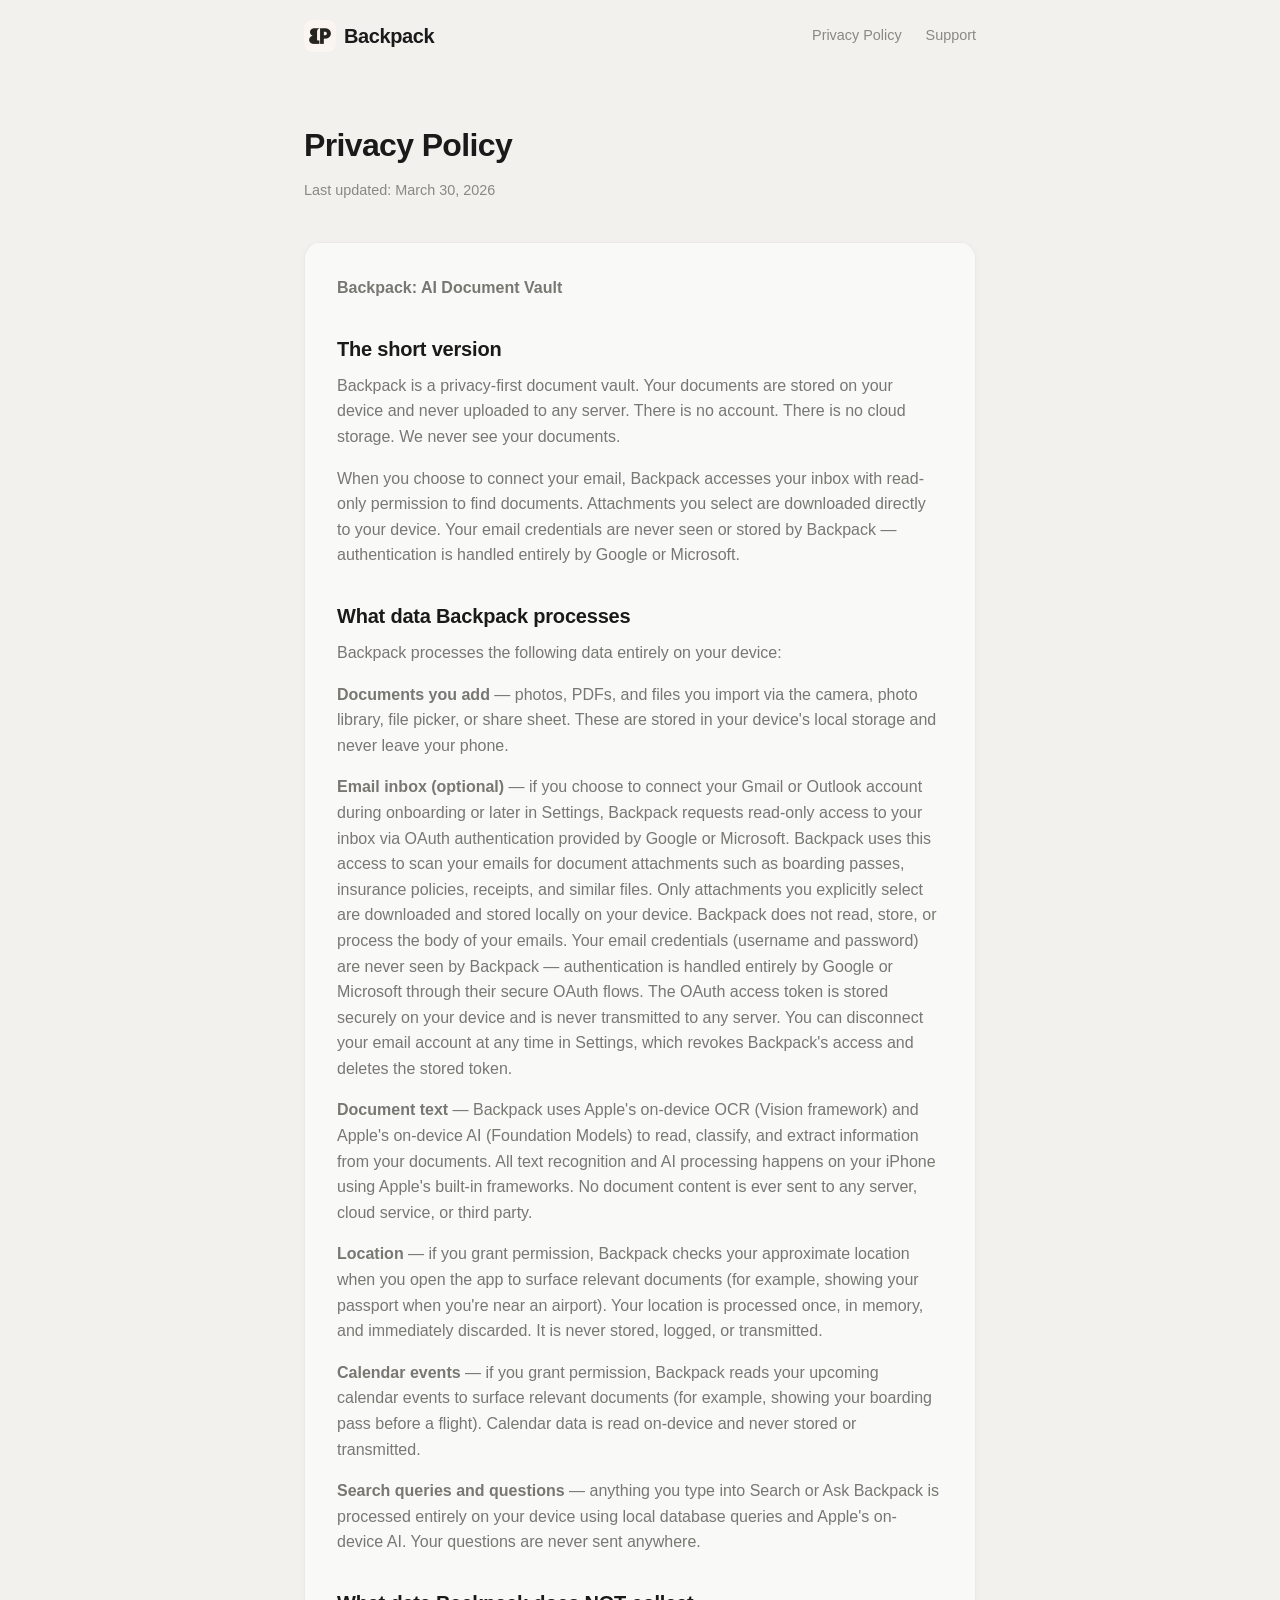
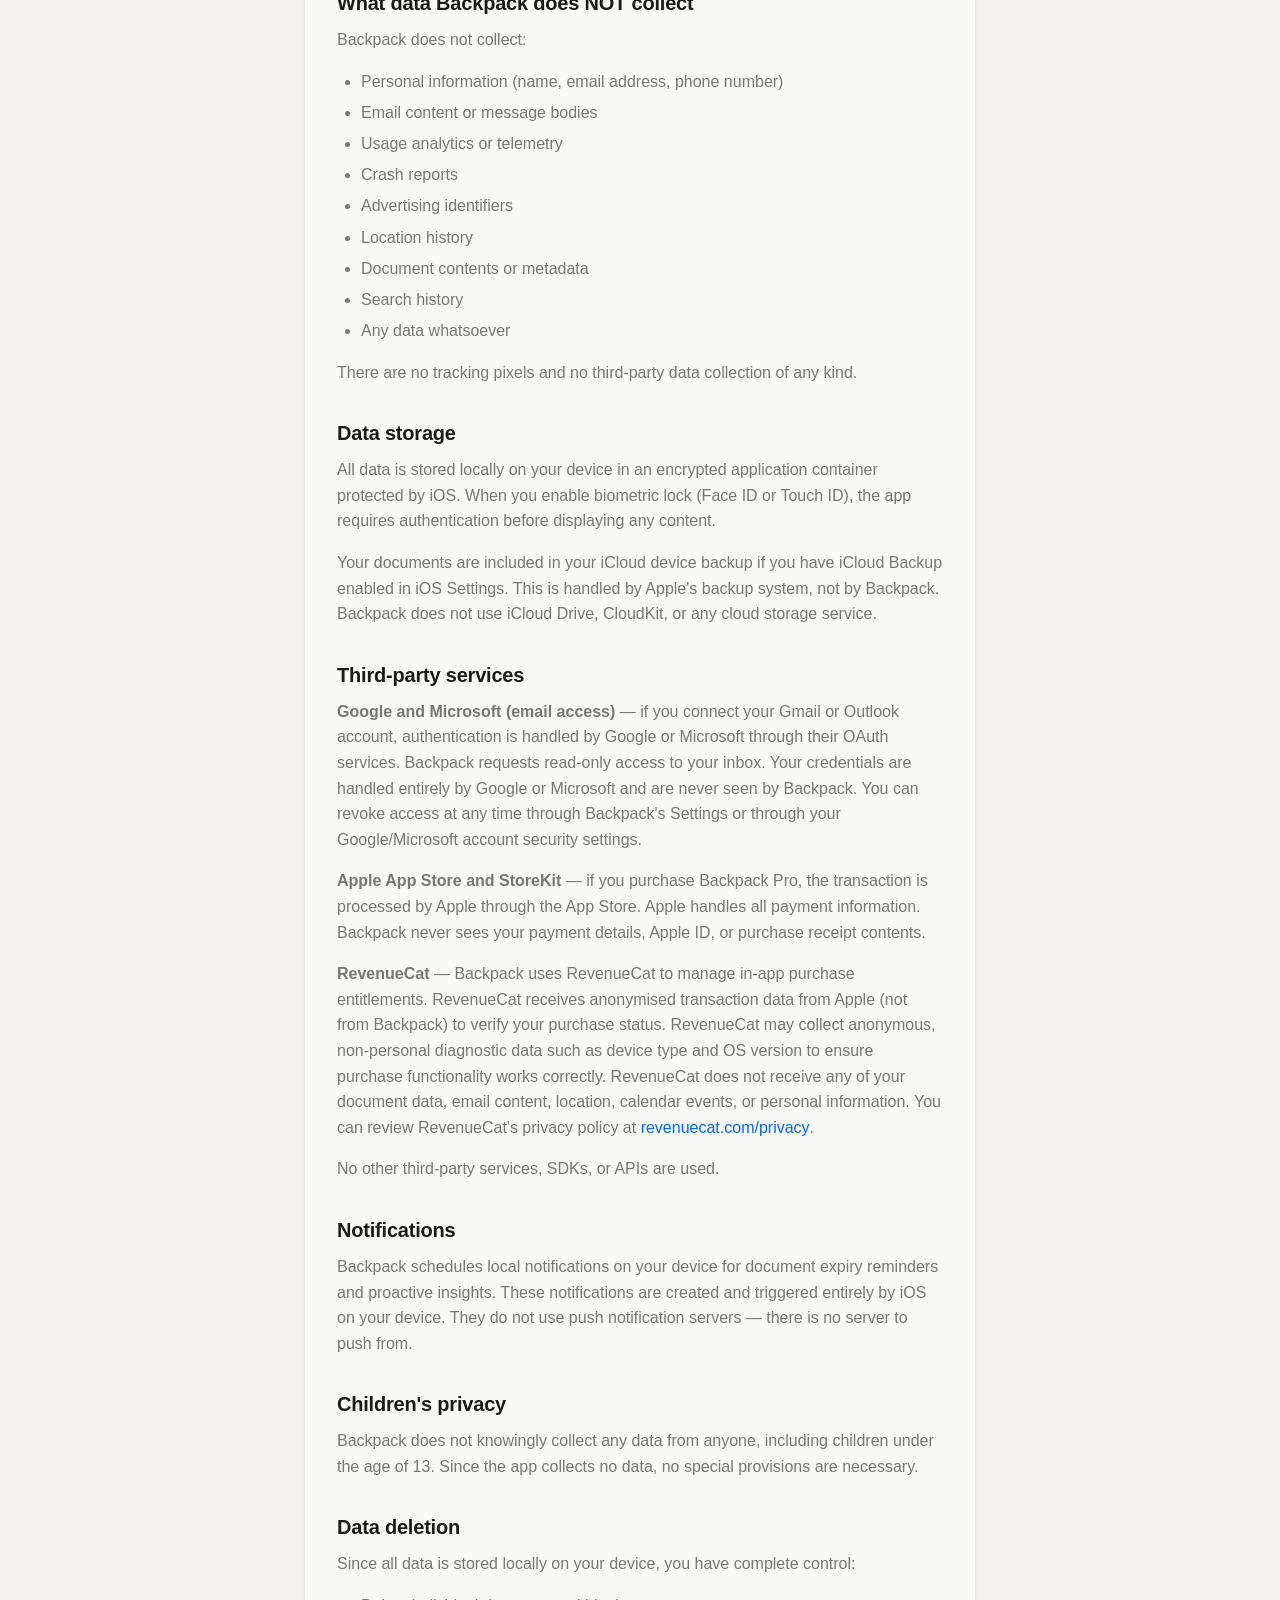
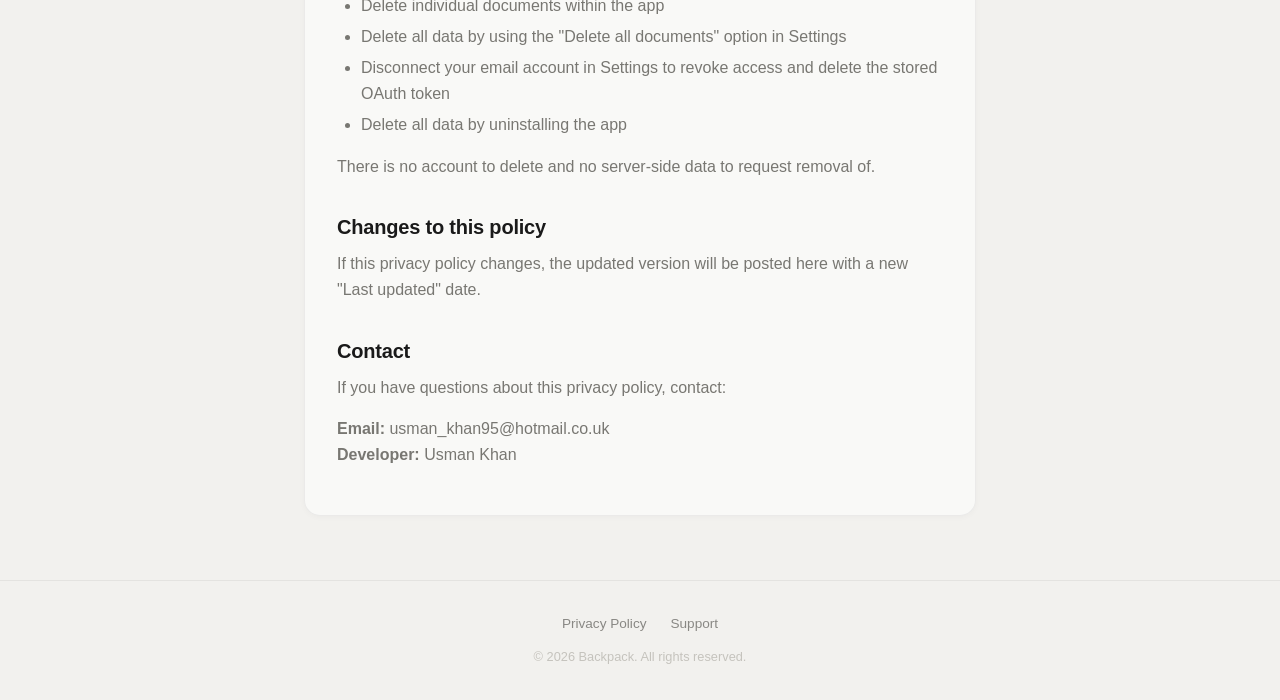
==== privacy/index.html @ b401821b "feat: initial commit" ====
<!DOCTYPE html>
<html lang="en">
<head>
  <meta charset="UTF-8">
  <meta name="viewport" content="width=device-width, initial-scale=1.0">
  <title>Privacy Policy — Backpack</title>
  <link rel="stylesheet" href="../styles.css">
  <link rel="icon" type="image/png" href="../images/app-icon.png">
</head>
<body>
  <header>
    <nav>
      <a href="/" class="logo">
        <img src="../images/app-icon.png" alt="Backpack icon">
        Backpack
      </a>
      <div class="nav-links">
        <a href="/privacy">Privacy Policy</a>
        <a href="/support">Support</a>
      </div>
    </nav>
  </header>

  <main>
    <article class="legal">
      <h1>Privacy Policy</h1>
      <p class="last-updated">Last updated: March 30, 2026</p>

      <div class="legal-content">
        <p><strong>Backpack: AI Document Vault</strong></p>

        <h2>The short version</h2>
        <p>Backpack is a privacy-first document vault. Your documents are stored on your device and never uploaded to any server. There is no account. There is no cloud storage. We never see your documents.</p>
        <p>When you choose to connect your email, Backpack accesses your inbox with read-only permission to find documents. Attachments you select are downloaded directly to your device. Your email credentials are never seen or stored by Backpack — authentication is handled entirely by Google or Microsoft.</p>

        <h2>What data Backpack processes</h2>
        <p>Backpack processes the following data entirely on your device:</p>
        <p><strong>Documents you add</strong> — photos, PDFs, and files you import via the camera, photo library, file picker, or share sheet. These are stored in your device's local storage and never leave your phone.</p>
        <p><strong>Email inbox (optional)</strong> — if you choose to connect your Gmail or Outlook account during onboarding or later in Settings, Backpack requests read-only access to your inbox via OAuth authentication provided by Google or Microsoft. Backpack uses this access to scan your emails for document attachments such as boarding passes, insurance policies, receipts, and similar files. Only attachments you explicitly select are downloaded and stored locally on your device. Backpack does not read, store, or process the body of your emails. Your email credentials (username and password) are never seen by Backpack — authentication is handled entirely by Google or Microsoft through their secure OAuth flows. The OAuth access token is stored securely on your device and is never transmitted to any server. You can disconnect your email account at any time in Settings, which revokes Backpack's access and deletes the stored token.</p>
        <p><strong>Document text</strong> — Backpack uses Apple's on-device OCR (Vision framework) and Apple's on-device AI (Foundation Models) to read, classify, and extract information from your documents. All text recognition and AI processing happens on your iPhone using Apple's built-in frameworks. No document content is ever sent to any server, cloud service, or third party.</p>
        <p><strong>Location</strong> — if you grant permission, Backpack checks your approximate location when you open the app to surface relevant documents (for example, showing your passport when you're near an airport). Your location is processed once, in memory, and immediately discarded. It is never stored, logged, or transmitted.</p>
        <p><strong>Calendar events</strong> — if you grant permission, Backpack reads your upcoming calendar events to surface relevant documents (for example, showing your boarding pass before a flight). Calendar data is read on-device and never stored or transmitted.</p>
        <p><strong>Search queries and questions</strong> — anything you type into Search or Ask Backpack is processed entirely on your device using local database queries and Apple's on-device AI. Your questions are never sent anywhere.</p>

        <h2>What data Backpack does NOT collect</h2>
        <p>Backpack does not collect:</p>
        <ul>
          <li>Personal information (name, email address, phone number)</li>
          <li>Email content or message bodies</li>
          <li>Usage analytics or telemetry</li>
          <li>Crash reports</li>
          <li>Advertising identifiers</li>
          <li>Location history</li>
          <li>Document contents or metadata</li>
          <li>Search history</li>
          <li>Any data whatsoever</li>
        </ul>
        <p>There are no tracking pixels and no third-party data collection of any kind.</p>

        <h2>Data storage</h2>
        <p>All data is stored locally on your device in an encrypted application container protected by iOS. When you enable biometric lock (Face ID or Touch ID), the app requires authentication before displaying any content.</p>
        <p>Your documents are included in your iCloud device backup if you have iCloud Backup enabled in iOS Settings. This is handled by Apple's backup system, not by Backpack. Backpack does not use iCloud Drive, CloudKit, or any cloud storage service.</p>

        <h2>Third-party services</h2>
        <p><strong>Google and Microsoft (email access)</strong> — if you connect your Gmail or Outlook account, authentication is handled by Google or Microsoft through their OAuth services. Backpack requests read-only access to your inbox. Your credentials are handled entirely by Google or Microsoft and are never seen by Backpack. You can revoke access at any time through Backpack's Settings or through your Google/Microsoft account security settings.</p>
        <p><strong>Apple App Store and StoreKit</strong> — if you purchase Backpack Pro, the transaction is processed by Apple through the App Store. Apple handles all payment information. Backpack never sees your payment details, Apple ID, or purchase receipt contents.</p>
        <p><strong>RevenueCat</strong> — Backpack uses RevenueCat to manage in-app purchase entitlements. RevenueCat receives anonymised transaction data from Apple (not from Backpack) to verify your purchase status. RevenueCat may collect anonymous, non-personal diagnostic data such as device type and OS version to ensure purchase functionality works correctly. RevenueCat does not receive any of your document data, email content, location, calendar events, or personal information. You can review RevenueCat's privacy policy at <a href="https://www.revenuecat.com/privacy">revenuecat.com/privacy</a>.</p>
        <p>No other third-party services, SDKs, or APIs are used.</p>

        <h2>Notifications</h2>
        <p>Backpack schedules local notifications on your device for document expiry reminders and proactive insights. These notifications are created and triggered entirely by iOS on your device. They do not use push notification servers — there is no server to push from.</p>

        <h2>Children's privacy</h2>
        <p>Backpack does not knowingly collect any data from anyone, including children under the age of 13. Since the app collects no data, no special provisions are necessary.</p>

        <h2>Data deletion</h2>
        <p>Since all data is stored locally on your device, you have complete control:</p>
        <ul>
          <li>Delete individual documents within the app</li>
          <li>Delete all data by using the "Delete all documents" option in Settings</li>
          <li>Disconnect your email account in Settings to revoke access and delete the stored OAuth token</li>
          <li>Delete all data by uninstalling the app</li>
        </ul>
        <p>There is no account to delete and no server-side data to request removal of.</p>

        <h2>Changes to this policy</h2>
        <p>If this privacy policy changes, the updated version will be posted here with a new "Last updated" date.</p>

        <h2>Contact</h2>
        <p>If you have questions about this privacy policy, contact:</p>
        <p><strong>Email:</strong> usman_khan95@hotmail.co.uk<br>
        <strong>Developer:</strong> Usman Khan</p>
      </div>
    </article>
  </main>

  <footer>
    <div class="footer-links">
      <a href="/privacy">Privacy Policy</a>
      <a href="/support">Support</a>
    </div>
    <p class="copyright">&copy; 2026 Backpack. All rights reserved.</p>
  </footer>
</body>
</html>
---- styles.css ----
*,
*::before,
*::after {
  margin: 0;
  padding: 0;
  box-sizing: border-box;
}

:root {
  --color-bg: #F2F1EE;
  --color-card: rgba(255, 255, 255, 0.55);
  --color-text: #1A1A1A;
  --color-muted: #898884;
  --color-light-muted: #C5C3BD;
  --color-border: rgba(0, 0, 0, 0.06);
  --color-accent: #0066FF;
  --color-accent-light: rgba(0, 102, 255, 0.06);
  --shadow-subtle: 0 1px 6px rgba(0, 0, 0, 0.03);
  --shadow-card: 0 2px 16px rgba(0, 0, 0, 0.04);
  --max-width: 720px;
  --font: -apple-system, BlinkMacSystemFont, "SF Pro Display", "Segoe UI", Roboto, Helvetica, Arial, sans-serif;
  --radius-sm: 8px;
  --radius-md: 16px;
  --radius-lg: 20px;
}

html {
  font-size: 16px;
  -webkit-font-smoothing: antialiased;
  -moz-osx-font-smoothing: grayscale;
}

body {
  font-family: var(--font);
  color: var(--color-text);
  background: var(--color-bg);
  line-height: 1.6;
  min-height: 100vh;
  display: flex;
  flex-direction: column;
}

/* Nav */
nav {
  max-width: var(--max-width);
  margin: 0 auto;
  padding: 1.25rem 1.5rem;
  display: flex;
  justify-content: space-between;
  align-items: center;
  width: 100%;
}

.logo {
  display: flex;
  align-items: center;
  gap: 0.5rem;
  font-size: 1.25rem;
  font-weight: 700;
  color: var(--color-text);
  text-decoration: none;
  letter-spacing: -0.02em;
}

.logo img {
  width: 32px;
  height: 32px;
  border-radius: var(--radius-sm);
}

.nav-links {
  display: flex;
  gap: 1.5rem;
}

.nav-links a {
  color: var(--color-muted);
  text-decoration: none;
  font-size: 0.9rem;
  font-weight: 500;
  transition: color 0.15s;
}

.nav-links a:hover {
  color: var(--color-text);
}

/* Hero */
.hero {
  flex: 1;
  display: flex;
  flex-direction: column;
  align-items: center;
  justify-content: center;
  text-align: center;
  padding: 6rem 1.5rem;
}

.hero-icon {
  width: 96px;
  height: 96px;
  border-radius: var(--radius-lg);
  box-shadow: var(--shadow-card);
  margin-bottom: 1.5rem;
}

.hero h1 {
  font-size: 3rem;
  font-weight: 800;
  letter-spacing: -0.03em;
  color: var(--color-text);
}

.tagline {
  margin-top: 0.75rem;
  font-size: 1.25rem;
  color: var(--color-muted);
  font-weight: 400;
}

.app-store-badges {
  margin-top: 2rem;
}

.badge-link img {
  transition: opacity 0.15s;
}

.badge-link:hover img {
  opacity: 0.8;
}

/* Main (flex child) */
main {
  flex: 1;
}

/* Legal pages */
.legal {
  max-width: var(--max-width);
  margin: 0 auto;
  padding: 3rem 1.5rem 4rem;
}

.legal h1 {
  font-size: 2rem;
  font-weight: 700;
  letter-spacing: -0.02em;
  margin-bottom: 0.5rem;
}

.legal .last-updated {
  color: var(--color-muted);
  font-size: 0.9rem;
  margin-bottom: 2.5rem;
}

.legal-content {
  background: var(--color-card);
  border-radius: var(--radius-md);
  padding: 2rem;
  box-shadow: var(--shadow-subtle);
  border: 1px solid var(--color-border);
}

.legal h2 {
  font-size: 1.25rem;
  font-weight: 600;
  letter-spacing: -0.01em;
  margin-top: 2rem;
  margin-bottom: 0.5rem;
  color: var(--color-text);
}

.legal h2:first-child {
  margin-top: 0;
}

.legal p,
.legal ul,
.legal ol {
  margin-bottom: 1rem;
  color: #787772;
  font-weight: 400;
}

.legal ul,
.legal ol {
  padding-left: 1.5rem;
}

.legal li {
  margin-bottom: 0.35rem;
}

.legal a {
  color: var(--color-accent);
  text-decoration: none;
  font-weight: 500;
}

.legal a:hover {
  text-decoration: underline;
}

/* Footer */
footer {
  border-top: 1px solid var(--color-border);
  padding: 2rem 1.5rem;
  text-align: center;
}

.footer-links {
  display: flex;
  justify-content: center;
  gap: 1.5rem;
  margin-bottom: 0.75rem;
}

.footer-links a {
  color: var(--color-muted);
  text-decoration: none;
  font-size: 0.85rem;
  font-weight: 500;
}

.footer-links a:hover {
  color: var(--color-text);
}

.copyright {
  color: var(--color-light-muted);
  font-size: 0.8rem;
}

/* Contact card */
.contact-card {
  background: var(--color-card);
  border-radius: var(--radius-md);
  padding: 2rem;
  box-shadow: var(--shadow-subtle);
  border: 1px solid var(--color-border);
  margin-bottom: 2.5rem;
}

.contact-card h2 {
  margin-top: 0;
  margin-bottom: 0.5rem;
}

.contact-card p {
  color: #787772;
  margin-bottom: 1rem;
}

.contact-email {
  display: inline-block;
  color: var(--color-accent);
  font-weight: 600;
  text-decoration: none;
  padding: 0.6rem 1.25rem;
  background: var(--color-accent-light);
  border-radius: var(--radius-sm);
  transition: background 0.15s;
}

.contact-email:hover {
  background: rgba(0, 102, 255, 0.1);
  text-decoration: none;
}

/* FAQ section */
.faq-section {
  margin-top: 0;
}

.faq-heading {
  font-size: 1.5rem;
  font-weight: 700;
  letter-spacing: -0.02em;
  margin-bottom: 1.5rem;
  margin-top: 0;
}

.faq-group-label {
  font-size: 0.8rem;
  font-weight: 600;
  text-transform: uppercase;
  letter-spacing: 0.05em;
  color: var(--color-muted);
  margin-top: 2rem;
  margin-bottom: 0.75rem;
}

.faq-group-label:first-of-type {
  margin-top: 0;
}

/* FAQ accordion */
.faq {
  background: var(--color-card);
  border: 1px solid var(--color-border);
  border-radius: 12px;
  margin-bottom: 0.5rem;
  box-shadow: var(--shadow-subtle);
  overflow: hidden;
}

.faq summary {
  padding: 1rem 1.25rem;
  font-weight: 600;
  font-size: 0.95rem;
  color: var(--color-text);
  cursor: pointer;
  list-style: none;
  display: flex;
  justify-content: space-between;
  align-items: center;
  transition: background 0.15s;
  user-select: none;
}

.faq summary::-webkit-details-marker {
  display: none;
}

.faq summary::after {
  content: "+";
  font-size: 1.25rem;
  font-weight: 400;
  color: var(--color-light-muted);
  transition: transform 0.2s ease;
  flex-shrink: 0;
  margin-left: 1rem;
}

.faq[open] summary::after {
  content: "\2212";
}

.faq summary:hover {
  background: rgba(0, 0, 0, 0.02);
}

.faq-answer {
  padding: 0 1.25rem 1rem;
}

.faq-answer p {
  color: #787772;
  font-size: 0.9rem;
  margin-bottom: 0.75rem;
  line-height: 1.65;
}

.faq-answer p:last-child {
  margin-bottom: 0;
}

.faq-answer ul {
  color: #787772;
  font-size: 0.9rem;
  padding-left: 1.25rem;
  margin-bottom: 0.75rem;
}

.faq-answer li {
  margin-bottom: 0.3rem;
}

/* 404 */
.back-link {
  display: inline-block;
  margin-top: 1.5rem;
  color: var(--color-accent);
  text-decoration: none;
  font-weight: 600;
  font-size: 1rem;
  padding: 0.6rem 1.5rem;
  background: var(--color-accent-light);
  border-radius: var(--radius-sm);
  transition: background 0.15s;
}

.back-link:hover {
  background: rgba(0, 102, 255, 0.1);
}

/* Responsive */
@media (max-width: 600px) {
  nav {
    padding: 1rem 1rem;
  }

  .nav-links {
    gap: 0.75rem;
  }

  .nav-links a {
    font-size: 0.8rem;
  }

  .hero {
    padding: 4rem 1.25rem;
  }

  .hero h1 {
    font-size: 2.25rem;
  }

  .hero-icon {
    width: 72px;
    height: 72px;
  }

  .tagline {
    font-size: 1.1rem;
  }

  .legal {
    padding: 2rem 1rem 3rem;
  }

  .legal h1 {
    font-size: 1.5rem;
  }

  .legal h2 {
    font-size: 1.1rem;
  }

  .legal-content {
    padding: 1.25rem;
    border-radius: 12px;
    overflow-wrap: break-word;
    word-break: break-word;
  }

  .legal p,
  .legal ul,
  .legal ol {
    font-size: 0.95rem;
  }

  .legal ul,
  .legal ol {
    padding-left: 1.25rem;
  }

  .contact-card {
    padding: 1.25rem;
  }

  .faq-heading {
    font-size: 1.25rem;
  }

  .faq summary {
    padding: 0.85rem 1rem;
    font-size: 0.9rem;
  }

  .faq-answer {
    padding: 0 1rem 0.85rem;
  }

  footer {
    padding: 1.5rem 1rem;
  }
}
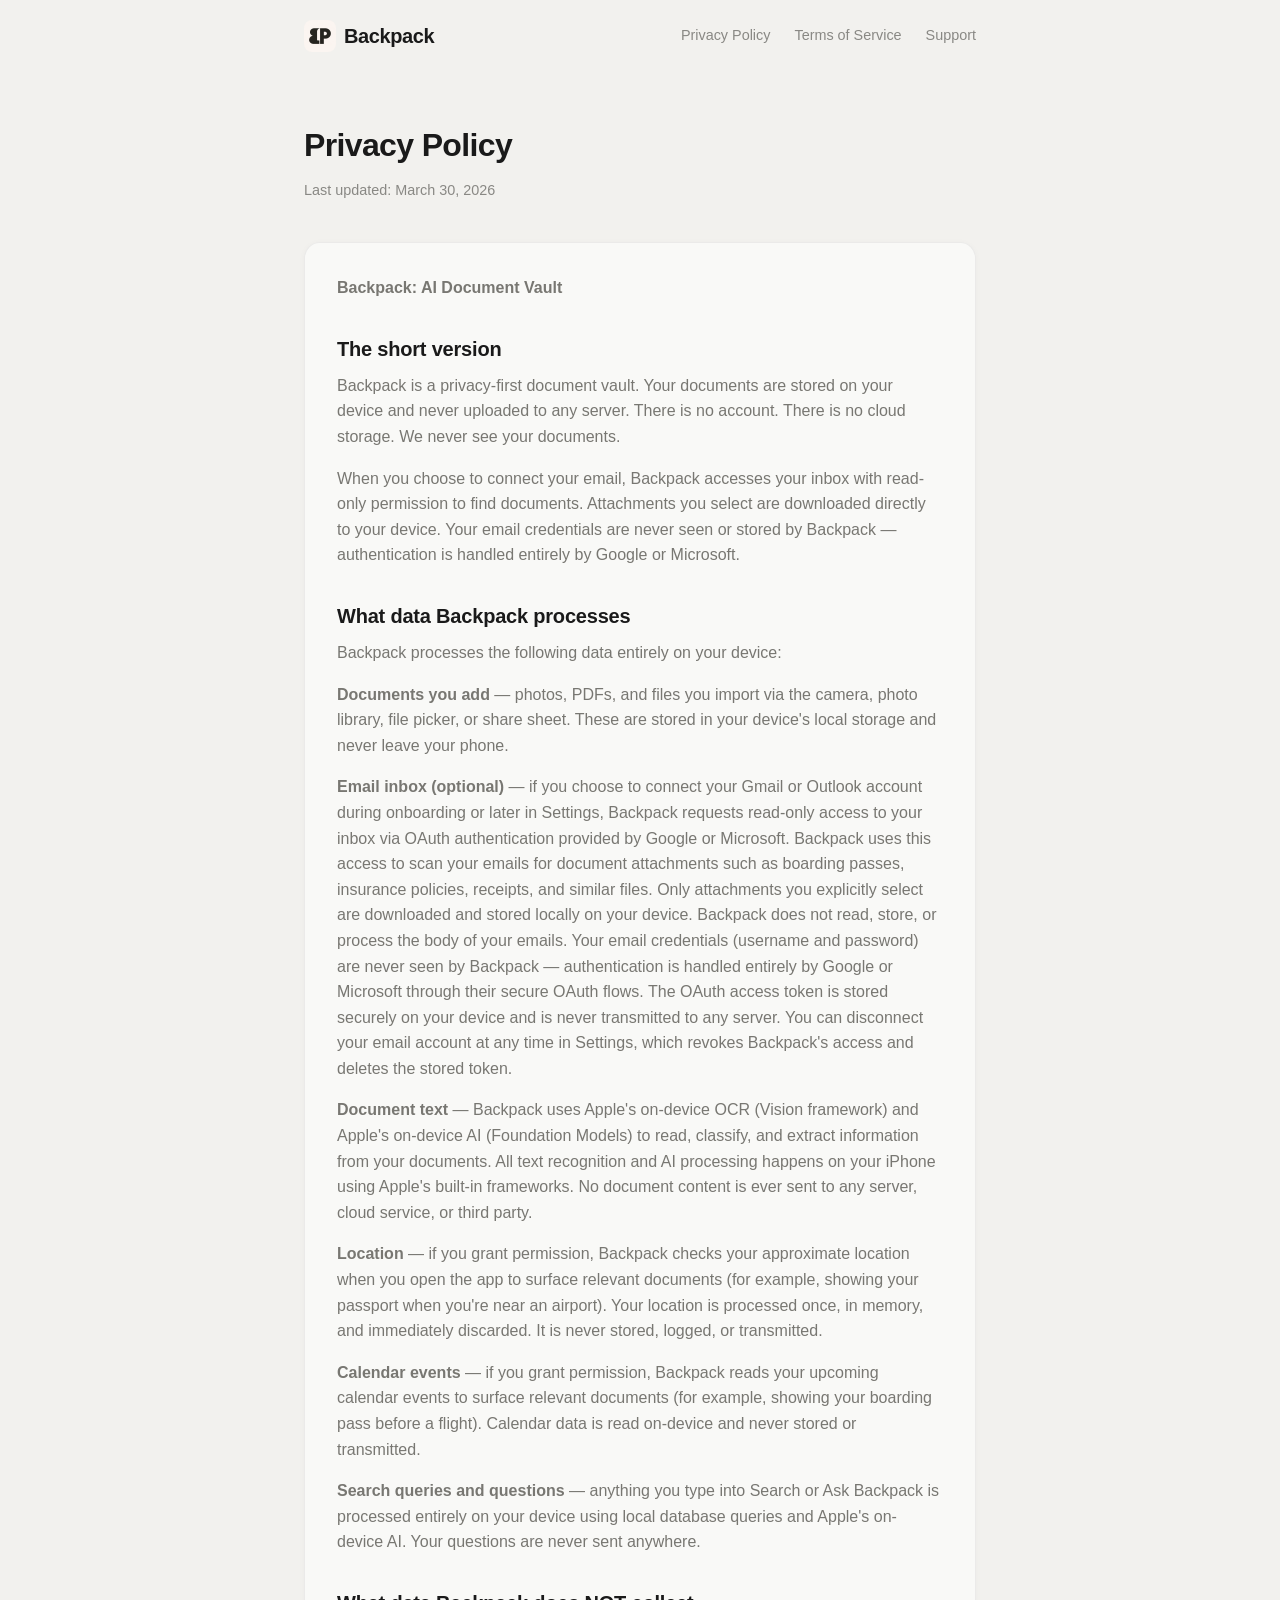
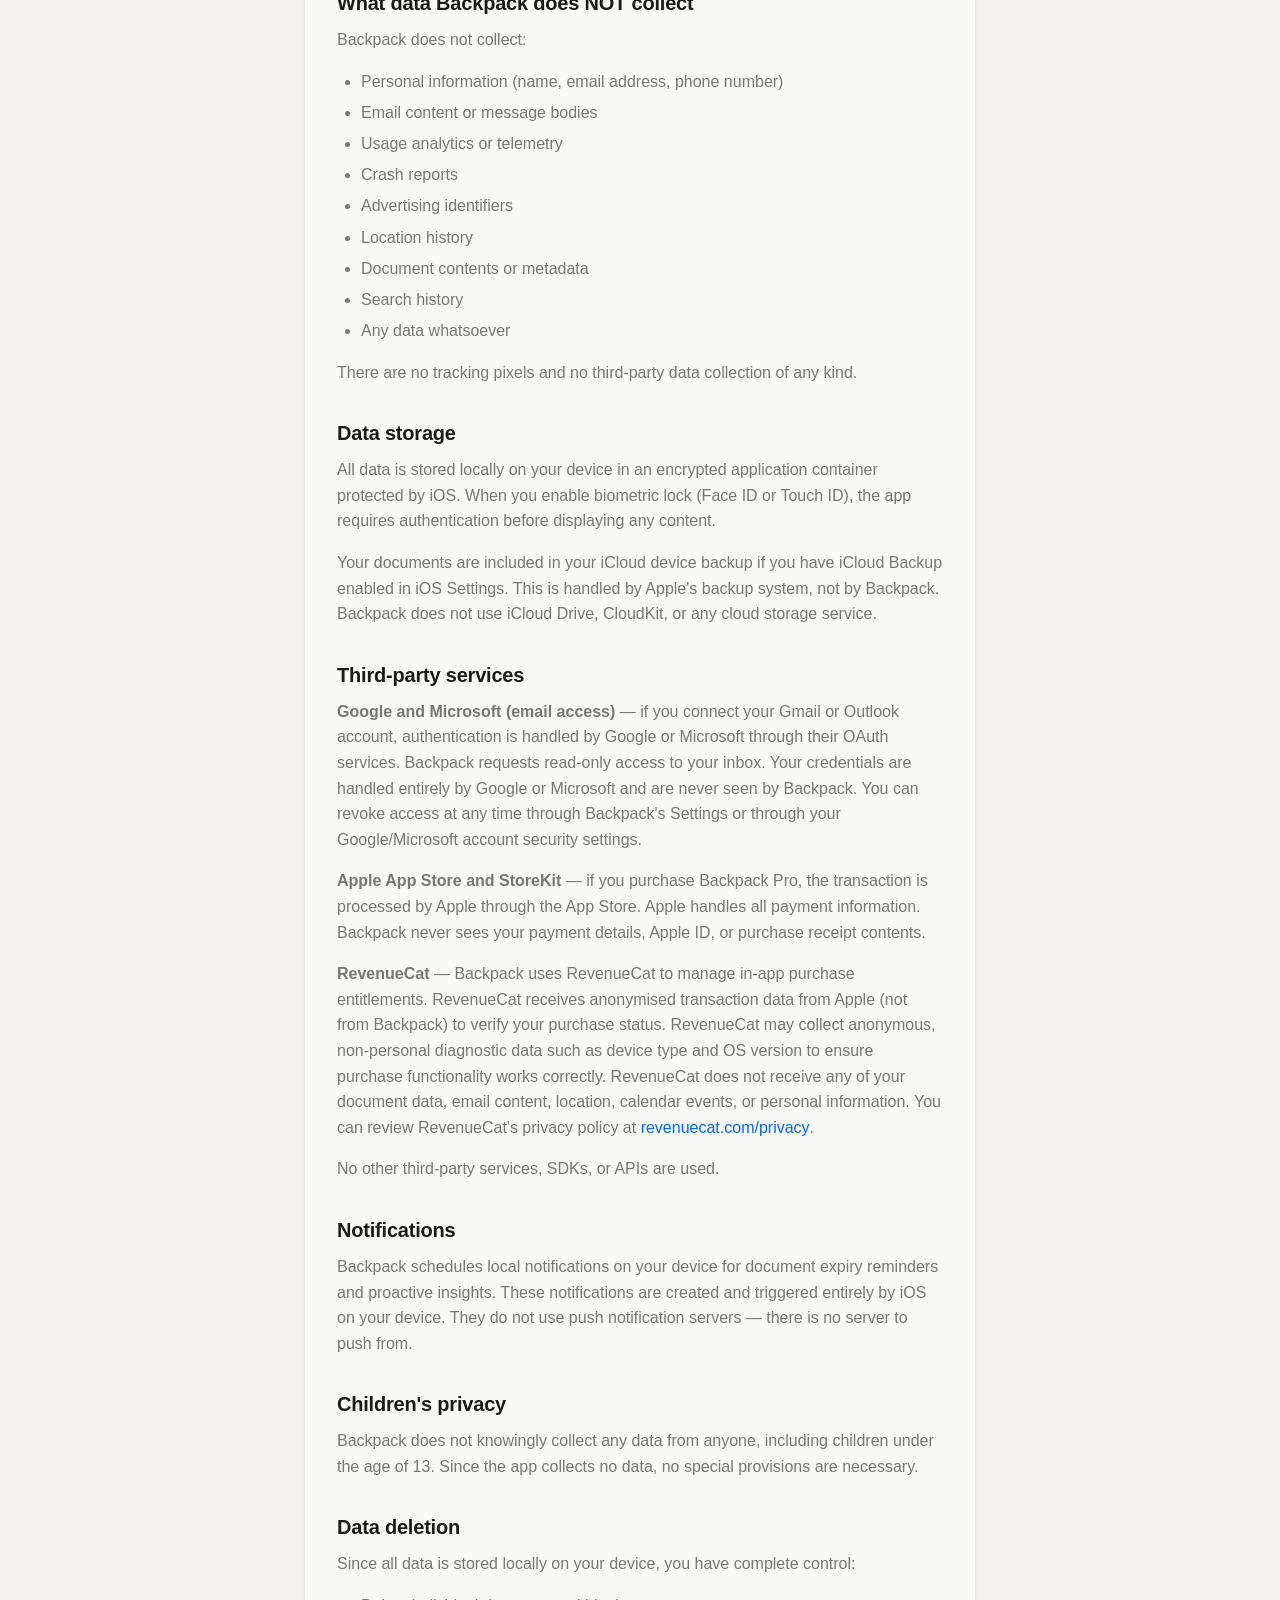
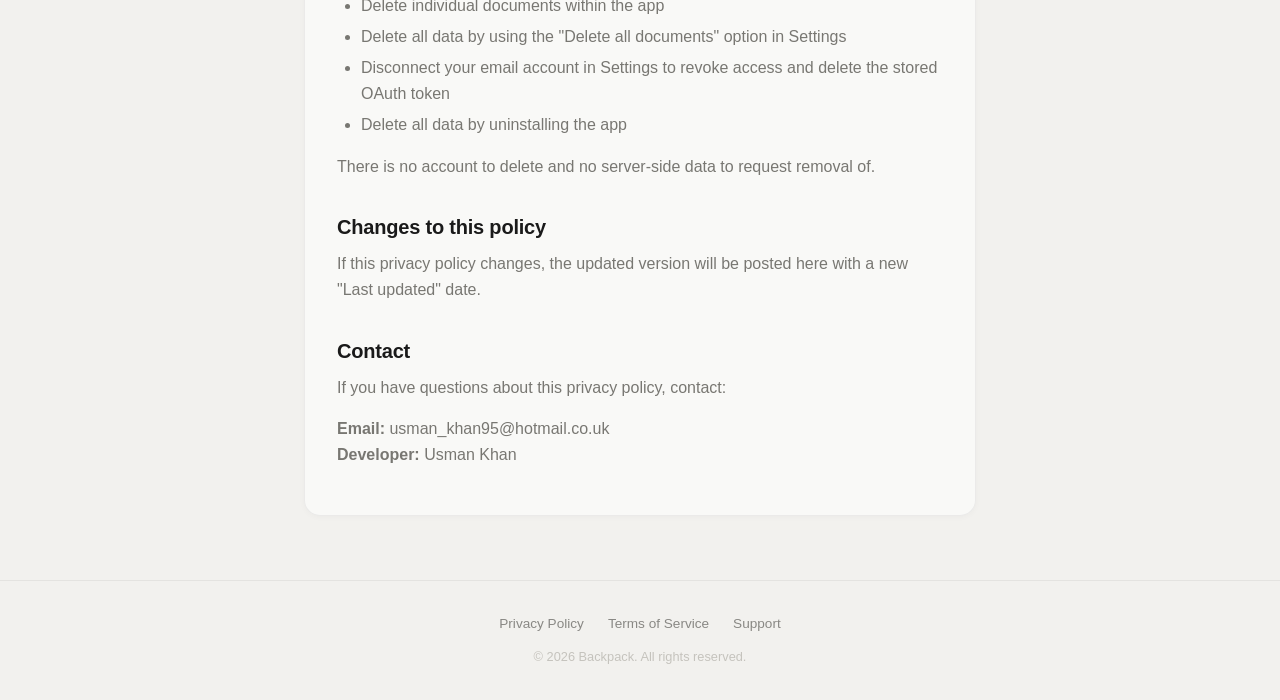
==== commit 5fff522c: "feat: add terms of service page" ====
--- a/privacy/index.html
+++ b/privacy/index.html
@@ -16,6 +16,7 @@
       </a>
       <div class="nav-links">
         <a href="/privacy">Privacy Policy</a>
+        <a href="/terms">Terms of Service</a>
         <a href="/support">Support</a>
       </div>
     </nav>
@@ -97,6 +98,7 @@
   <footer>
     <div class="footer-links">
       <a href="/privacy">Privacy Policy</a>
+      <a href="/terms">Terms of Service</a>
       <a href="/support">Support</a>
     </div>
     <p class="copyright">&copy; 2026 Backpack. All rights reserved.</p>
--- a/styles.css
+++ b/styles.css
@@ -118,16 +118,84 @@
   font-weight: 400;
 }
 
+/* Feature pills */
+.hero-features {
+  display: flex;
+  gap: 0.5rem;
+  margin-top: 1.5rem;
+  flex-wrap: wrap;
+  justify-content: center;
+}
+
+.feature-pill {
+  font-size: 0.8rem;
+  font-weight: 600;
+  color: var(--color-muted);
+  background: var(--color-card);
+  border: 1px solid var(--color-border);
+  border-radius: 100px;
+  padding: 0.35rem 0.9rem;
+  box-shadow: var(--shadow-subtle);
+}
+
+/* App Store button */
 .app-store-badges {
   margin-top: 2rem;
 }
 
-.badge-link img {
-  transition: opacity 0.15s;
-}
-
-.badge-link:hover img {
-  opacity: 0.8;
+.app-store-btn {
+  display: inline-flex;
+  align-items: center;
+  gap: 0.5rem;
+  padding: 0.85rem 1.75rem;
+  background: var(--color-text);
+  color: #fff;
+  font-size: 1rem;
+  font-weight: 600;
+  text-decoration: none;
+  border-radius: 14px;
+  transition: transform 0.15s, box-shadow 0.15s;
+  box-shadow: 0 4px 16px rgba(0, 0, 0, 0.12);
+}
+
+.app-store-btn:hover {
+  transform: translateY(-1px);
+  box-shadow: 0 6px 24px rgba(0, 0, 0, 0.18);
+}
+
+.app-store-btn:active {
+  transform: translateY(0);
+  box-shadow: 0 2px 8px rgba(0, 0, 0, 0.12);
+}
+
+.app-store-btn svg {
+  flex-shrink: 0;
+}
+
+/* Screenshots */
+.screenshots {
+  padding: 0 0 4rem;
+}
+
+.screenshots-track {
+  display: flex;
+  gap: 1.25rem;
+  justify-content: center;
+  padding: 0 1.5rem;
+  scrollbar-width: none;
+}
+
+.screenshots-track::-webkit-scrollbar {
+  display: none;
+}
+
+.screenshot {
+  flex-shrink: 0;
+  width: 260px;
+  border-radius: var(--radius-lg);
+  box-shadow: 0 4px 24px rgba(0, 0, 0, 0.08);
+  scroll-snap-align: center;
+  border: 1px solid var(--color-border);
 }
 
 /* Main (flex child) */
@@ -414,7 +482,23 @@
   }
 
   .tagline {
-    font-size: 1.1rem;
+    font-size: 1.05rem;
+  }
+
+  .app-store-btn {
+    font-size: 0.95rem;
+    padding: 0.75rem 1.5rem;
+  }
+
+  .screenshots-track {
+    justify-content: flex-start;
+    overflow-x: auto;
+    -webkit-overflow-scrolling: touch;
+    padding: 0 1.25rem;
+  }
+
+  .screenshot {
+    width: 260px;
   }
 
   .legal {
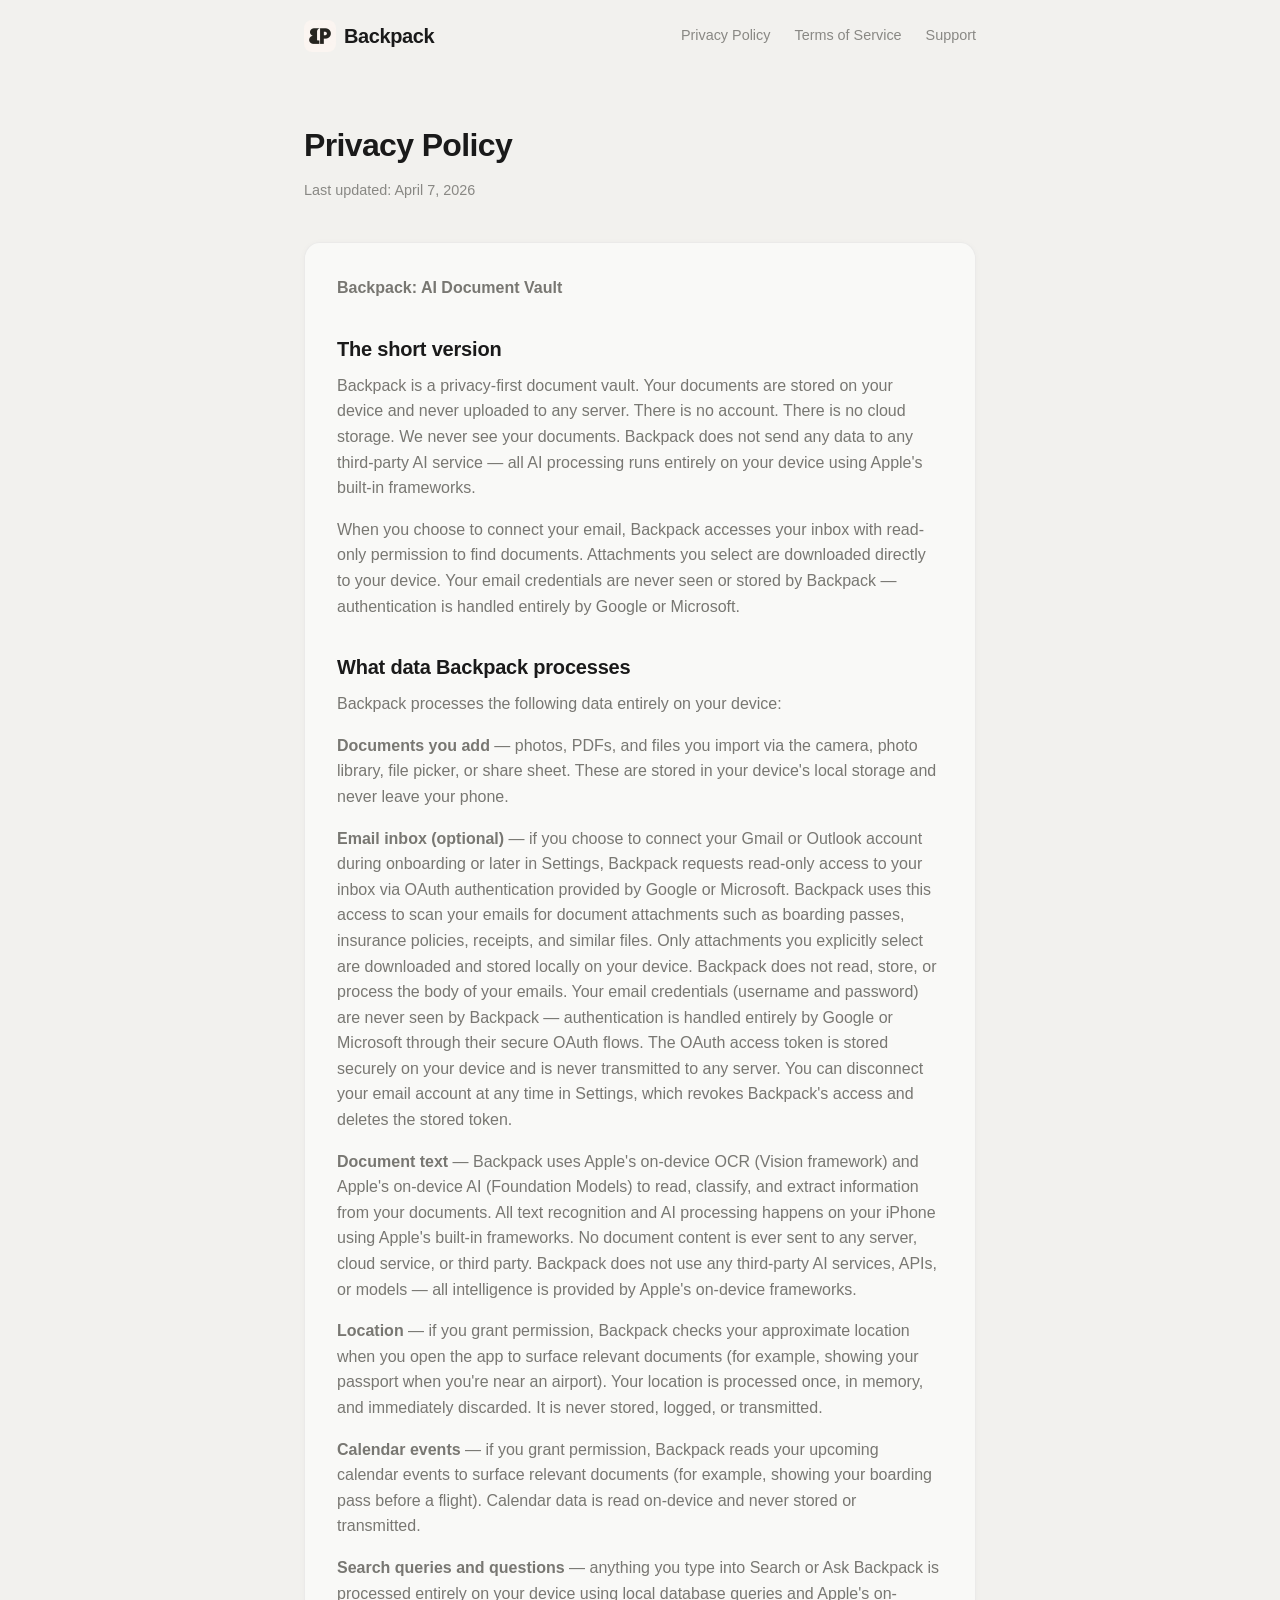
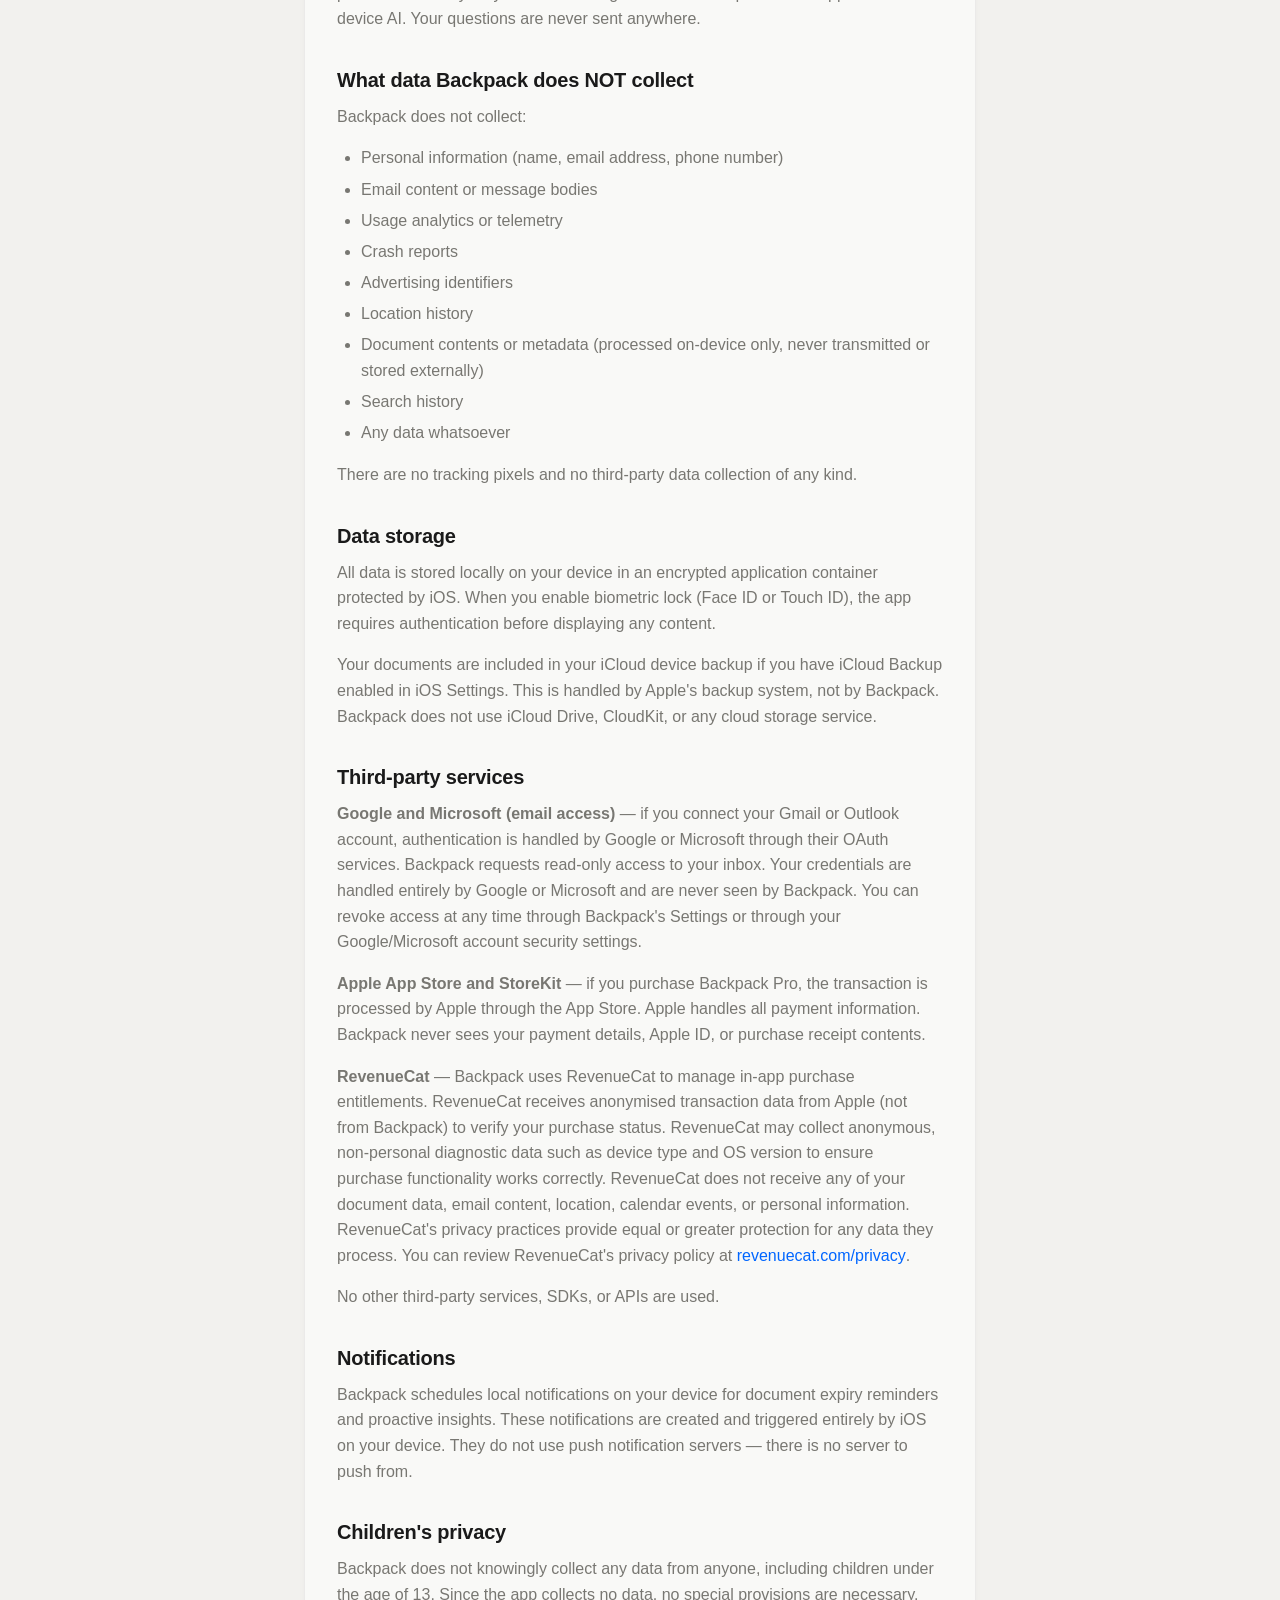
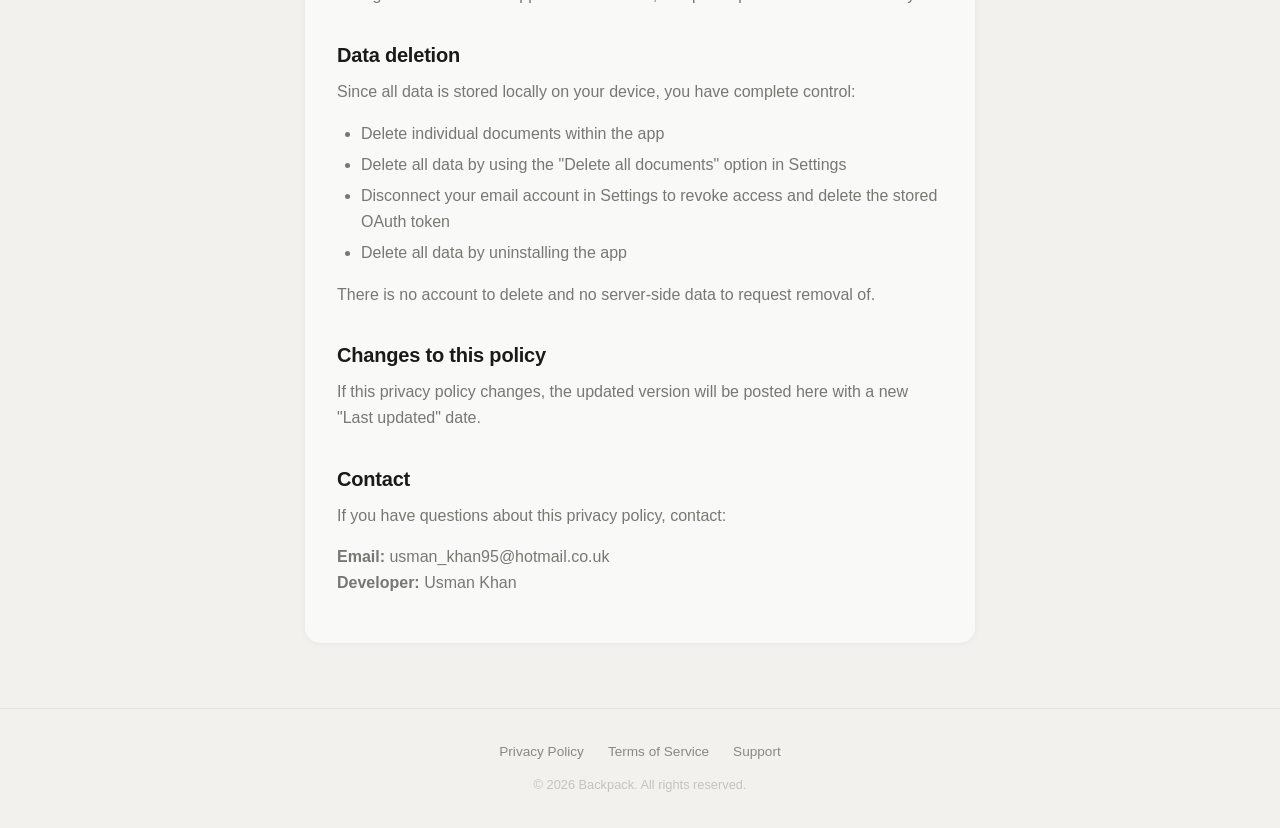
==== commit ef2d614f: "feat: update privacy policy" ====
--- a/privacy/index.html
+++ b/privacy/index.html
@@ -25,20 +25,20 @@
   <main>
     <article class="legal">
       <h1>Privacy Policy</h1>
-      <p class="last-updated">Last updated: March 30, 2026</p>
+      <p class="last-updated">Last updated: April 7, 2026</p>
 
       <div class="legal-content">
         <p><strong>Backpack: AI Document Vault</strong></p>
 
         <h2>The short version</h2>
-        <p>Backpack is a privacy-first document vault. Your documents are stored on your device and never uploaded to any server. There is no account. There is no cloud storage. We never see your documents.</p>
+        <p>Backpack is a privacy-first document vault. Your documents are stored on your device and never uploaded to any server. There is no account. There is no cloud storage. We never see your documents. Backpack does not send any data to any third-party AI service — all AI processing runs entirely on your device using Apple's built-in frameworks.</p>
         <p>When you choose to connect your email, Backpack accesses your inbox with read-only permission to find documents. Attachments you select are downloaded directly to your device. Your email credentials are never seen or stored by Backpack — authentication is handled entirely by Google or Microsoft.</p>
 
         <h2>What data Backpack processes</h2>
         <p>Backpack processes the following data entirely on your device:</p>
         <p><strong>Documents you add</strong> — photos, PDFs, and files you import via the camera, photo library, file picker, or share sheet. These are stored in your device's local storage and never leave your phone.</p>
         <p><strong>Email inbox (optional)</strong> — if you choose to connect your Gmail or Outlook account during onboarding or later in Settings, Backpack requests read-only access to your inbox via OAuth authentication provided by Google or Microsoft. Backpack uses this access to scan your emails for document attachments such as boarding passes, insurance policies, receipts, and similar files. Only attachments you explicitly select are downloaded and stored locally on your device. Backpack does not read, store, or process the body of your emails. Your email credentials (username and password) are never seen by Backpack — authentication is handled entirely by Google or Microsoft through their secure OAuth flows. The OAuth access token is stored securely on your device and is never transmitted to any server. You can disconnect your email account at any time in Settings, which revokes Backpack's access and deletes the stored token.</p>
-        <p><strong>Document text</strong> — Backpack uses Apple's on-device OCR (Vision framework) and Apple's on-device AI (Foundation Models) to read, classify, and extract information from your documents. All text recognition and AI processing happens on your iPhone using Apple's built-in frameworks. No document content is ever sent to any server, cloud service, or third party.</p>
+        <p><strong>Document text</strong> — Backpack uses Apple's on-device OCR (Vision framework) and Apple's on-device AI (Foundation Models) to read, classify, and extract information from your documents. All text recognition and AI processing happens on your iPhone using Apple's built-in frameworks. No document content is ever sent to any server, cloud service, or third party. Backpack does not use any third-party AI services, APIs, or models — all intelligence is provided by Apple's on-device frameworks.</p>
         <p><strong>Location</strong> — if you grant permission, Backpack checks your approximate location when you open the app to surface relevant documents (for example, showing your passport when you're near an airport). Your location is processed once, in memory, and immediately discarded. It is never stored, logged, or transmitted.</p>
         <p><strong>Calendar events</strong> — if you grant permission, Backpack reads your upcoming calendar events to surface relevant documents (for example, showing your boarding pass before a flight). Calendar data is read on-device and never stored or transmitted.</p>
         <p><strong>Search queries and questions</strong> — anything you type into Search or Ask Backpack is processed entirely on your device using local database queries and Apple's on-device AI. Your questions are never sent anywhere.</p>
@@ -52,7 +52,7 @@
           <li>Crash reports</li>
           <li>Advertising identifiers</li>
           <li>Location history</li>
-          <li>Document contents or metadata</li>
+          <li>Document contents or metadata (processed on-device only, never transmitted or stored externally)</li>
           <li>Search history</li>
           <li>Any data whatsoever</li>
         </ul>
@@ -65,7 +65,7 @@
         <h2>Third-party services</h2>
         <p><strong>Google and Microsoft (email access)</strong> — if you connect your Gmail or Outlook account, authentication is handled by Google or Microsoft through their OAuth services. Backpack requests read-only access to your inbox. Your credentials are handled entirely by Google or Microsoft and are never seen by Backpack. You can revoke access at any time through Backpack's Settings or through your Google/Microsoft account security settings.</p>
         <p><strong>Apple App Store and StoreKit</strong> — if you purchase Backpack Pro, the transaction is processed by Apple through the App Store. Apple handles all payment information. Backpack never sees your payment details, Apple ID, or purchase receipt contents.</p>
-        <p><strong>RevenueCat</strong> — Backpack uses RevenueCat to manage in-app purchase entitlements. RevenueCat receives anonymised transaction data from Apple (not from Backpack) to verify your purchase status. RevenueCat may collect anonymous, non-personal diagnostic data such as device type and OS version to ensure purchase functionality works correctly. RevenueCat does not receive any of your document data, email content, location, calendar events, or personal information. You can review RevenueCat's privacy policy at <a href="https://www.revenuecat.com/privacy">revenuecat.com/privacy</a>.</p>
+        <p><strong>RevenueCat</strong> — Backpack uses RevenueCat to manage in-app purchase entitlements. RevenueCat receives anonymised transaction data from Apple (not from Backpack) to verify your purchase status. RevenueCat may collect anonymous, non-personal diagnostic data such as device type and OS version to ensure purchase functionality works correctly. RevenueCat does not receive any of your document data, email content, location, calendar events, or personal information. RevenueCat's privacy practices provide equal or greater protection for any data they process. You can review RevenueCat's privacy policy at <a href="https://www.revenuecat.com/privacy">revenuecat.com/privacy</a>.</p>
         <p>No other third-party services, SDKs, or APIs are used.</p>
 
         <h2>Notifications</h2>
--- a/styles.css
+++ b/styles.css
@@ -172,30 +172,259 @@
   flex-shrink: 0;
 }
 
-/* Screenshots */
-.screenshots {
-  padding: 0 0 4rem;
-}
-
-.screenshots-track {
-  display: flex;
-  gap: 1.25rem;
+/* Feature Showcase */
+.showcase {
+  padding: 2rem 1.5rem 4rem;
+}
+
+.showcase-inner {
+  max-width: 960px;
+  margin: 0 auto;
+  display: flex;
+  gap: 4rem;
+  position: relative;
+}
+
+.showcase-inner::before {
+  content: "";
+  position: absolute;
+  top: 0;
+  bottom: 0;
+  left: 50%;
+  transform: translateX(-0.5px);
+  width: 1px;
+  background: var(--color-border);
+}
+
+.showcase-text {
+  flex: 1;
+  display: flex;
+  flex-direction: column;
+  gap: 40vh;
+  padding: 20vh 0;
+}
+
+.showcase-feature {
+  min-height: 40vh;
+  display: flex;
+  flex-direction: column;
   justify-content: center;
-  padding: 0 1.5rem;
-  scrollbar-width: none;
-}
-
-.screenshots-track::-webkit-scrollbar {
+}
+
+.showcase-label {
+  display: flex;
+  align-items: center;
+  gap: 0.6rem;
+  margin-bottom: 1rem;
+}
+
+.showcase-number {
+  width: 28px;
+  height: 28px;
+  border-radius: 50%;
+  border: 1.5px solid var(--color-border);
+  display: flex;
+  align-items: center;
+  justify-content: center;
+  font-size: 0.75rem;
+  font-weight: 700;
+  color: var(--color-muted);
+}
+
+.showcase-tag {
+  font-size: 0.75rem;
+  font-weight: 700;
+  text-transform: uppercase;
+  letter-spacing: 0.08em;
+  color: var(--color-muted);
+}
+
+.showcase-feature h2 {
+  font-size: 2.25rem;
+  font-weight: 800;
+  letter-spacing: -0.02em;
+  line-height: 1.2;
+  color: var(--color-text);
+  margin-bottom: 1rem;
+}
+
+.showcase-feature .text-muted {
+  color: var(--color-muted);
+}
+
+.showcase-feature > p {
+  font-size: 1.1rem;
+  color: #555550;
+  line-height: 1.7;
+  max-width: 420px;
+}
+
+/* Sticky image column */
+.showcase-sticky {
+  flex: 1;
+  position: relative;
+}
+
+.showcase-image-wrap {
+  position: sticky;
+  top: 10vh;
+  height: 80vh;
+}
+
+.showcase-image-wrap .showcase-phone {
+  position: absolute;
+  inset: 0;
+  width: 100%;
+  height: 100%;
+  object-fit: contain;
+  transition: opacity 0.45s ease;
+}
+
+/* Mobile inline images (hidden on desktop) */
+.showcase-image-mobile {
   display: none;
 }
 
-.screenshot {
+.showcase-image-mobile .showcase-phone {
+  width: 100%;
+  max-width: 280px;
+  margin: 1.5rem auto 0;
+  display: block;
+  border-radius: var(--radius-lg);
+  box-shadow: var(--shadow-card);
+  border: 1px solid var(--color-border);
+}
+
+/* Landing sections */
+.landing-section {
+  padding: 0 1.5rem 3rem;
+}
+
+.section-inner {
+  max-width: var(--max-width);
+  margin: 0 auto;
+}
+
+.section-heading {
+  font-size: 1.75rem;
+  font-weight: 700;
+  letter-spacing: -0.02em;
+  margin-bottom: 1.25rem;
+  color: var(--color-text);
+}
+
+/* Features grid */
+.features-grid {
+  display: grid;
+  grid-template-columns: repeat(2, 1fr);
+  gap: 0.75rem;
+}
+
+.feature-card {
+  background: var(--color-card);
+  border: 1px solid var(--color-border);
+  border-radius: var(--radius-md);
+  padding: 1.5rem;
+  box-shadow: var(--shadow-subtle);
+}
+
+.feature-card:last-child:nth-child(odd) {
+  grid-column: 1 / -1;
+}
+
+.feature-icon {
+  font-size: 1.5rem;
+  display: block;
+  margin-bottom: 0.5rem;
+}
+
+.feature-card h3 {
+  font-size: 1rem;
+  font-weight: 600;
+  margin-bottom: 0.35rem;
+  color: var(--color-text);
+}
+
+.feature-card p {
+  font-size: 0.9rem;
+  color: var(--color-muted);
+  line-height: 1.5;
+}
+
+/* Steps */
+.steps {
+  display: flex;
+  flex-direction: column;
+  gap: 0.75rem;
+}
+
+.step {
+  background: var(--color-card);
+  border: 1px solid var(--color-border);
+  border-radius: var(--radius-md);
+  padding: 1.5rem;
+  box-shadow: var(--shadow-subtle);
+  display: flex;
+  gap: 1rem;
+  align-items: flex-start;
+}
+
+.step-number {
   flex-shrink: 0;
-  width: 260px;
-  border-radius: var(--radius-lg);
-  box-shadow: 0 4px 24px rgba(0, 0, 0, 0.08);
-  scroll-snap-align: center;
+  width: 32px;
+  height: 32px;
+  background: var(--color-text);
+  color: #fff;
+  border-radius: 50%;
+  display: flex;
+  align-items: center;
+  justify-content: center;
+  font-size: 0.85rem;
+  font-weight: 700;
+  margin-top: 0.1rem;
+}
+
+.step h3 {
+  font-size: 1rem;
+  font-weight: 600;
+  margin-bottom: 0.25rem;
+  color: var(--color-text);
+}
+
+.step p {
+  font-size: 0.9rem;
+  color: var(--color-muted);
+  line-height: 1.5;
+}
+
+/* Info card */
+.info-card {
+  background: var(--color-card);
   border: 1px solid var(--color-border);
+  border-radius: var(--radius-md);
+  padding: 2rem;
+  box-shadow: var(--shadow-subtle);
+}
+
+.info-card p {
+  font-size: 0.95rem;
+  color: #787772;
+  line-height: 1.65;
+  margin-bottom: 1rem;
+}
+
+.info-card p:last-child {
+  margin-bottom: 0;
+}
+
+.info-card a {
+  color: var(--color-accent);
+  text-decoration: none;
+  font-weight: 500;
+}
+
+.info-card a:hover {
+  text-decoration: underline;
 }
 
 /* Main (flex child) */
@@ -548,6 +777,63 @@
     padding: 0 1rem 0.85rem;
   }
 
+  .landing-section {
+    padding: 0 1.25rem 2.5rem;
+  }
+
+  .section-heading {
+    font-size: 1.35rem;
+  }
+
+  .features-grid {
+    grid-template-columns: 1fr;
+  }
+
+  .feature-card:last-child:nth-child(odd) {
+    grid-column: auto;
+  }
+
+  .feature-card,
+  .step,
+  .info-card {
+    padding: 1.25rem;
+  }
+
+  .step {
+    gap: 0.75rem;
+  }
+
+  /* Showcase mobile */
+  .showcase-inner {
+    flex-direction: column;
+    gap: 0;
+  }
+
+  .showcase-inner::before {
+    display: none;
+  }
+
+  .showcase-text {
+    gap: 3rem;
+    padding: 0;
+  }
+
+  .showcase-feature {
+    min-height: auto;
+  }
+
+  .showcase-feature h2 {
+    font-size: 1.5rem;
+  }
+
+  .showcase-sticky {
+    display: none;
+  }
+
+  .showcase-image-mobile {
+    display: block;
+  }
+
   footer {
     padding: 1.5rem 1rem;
   }
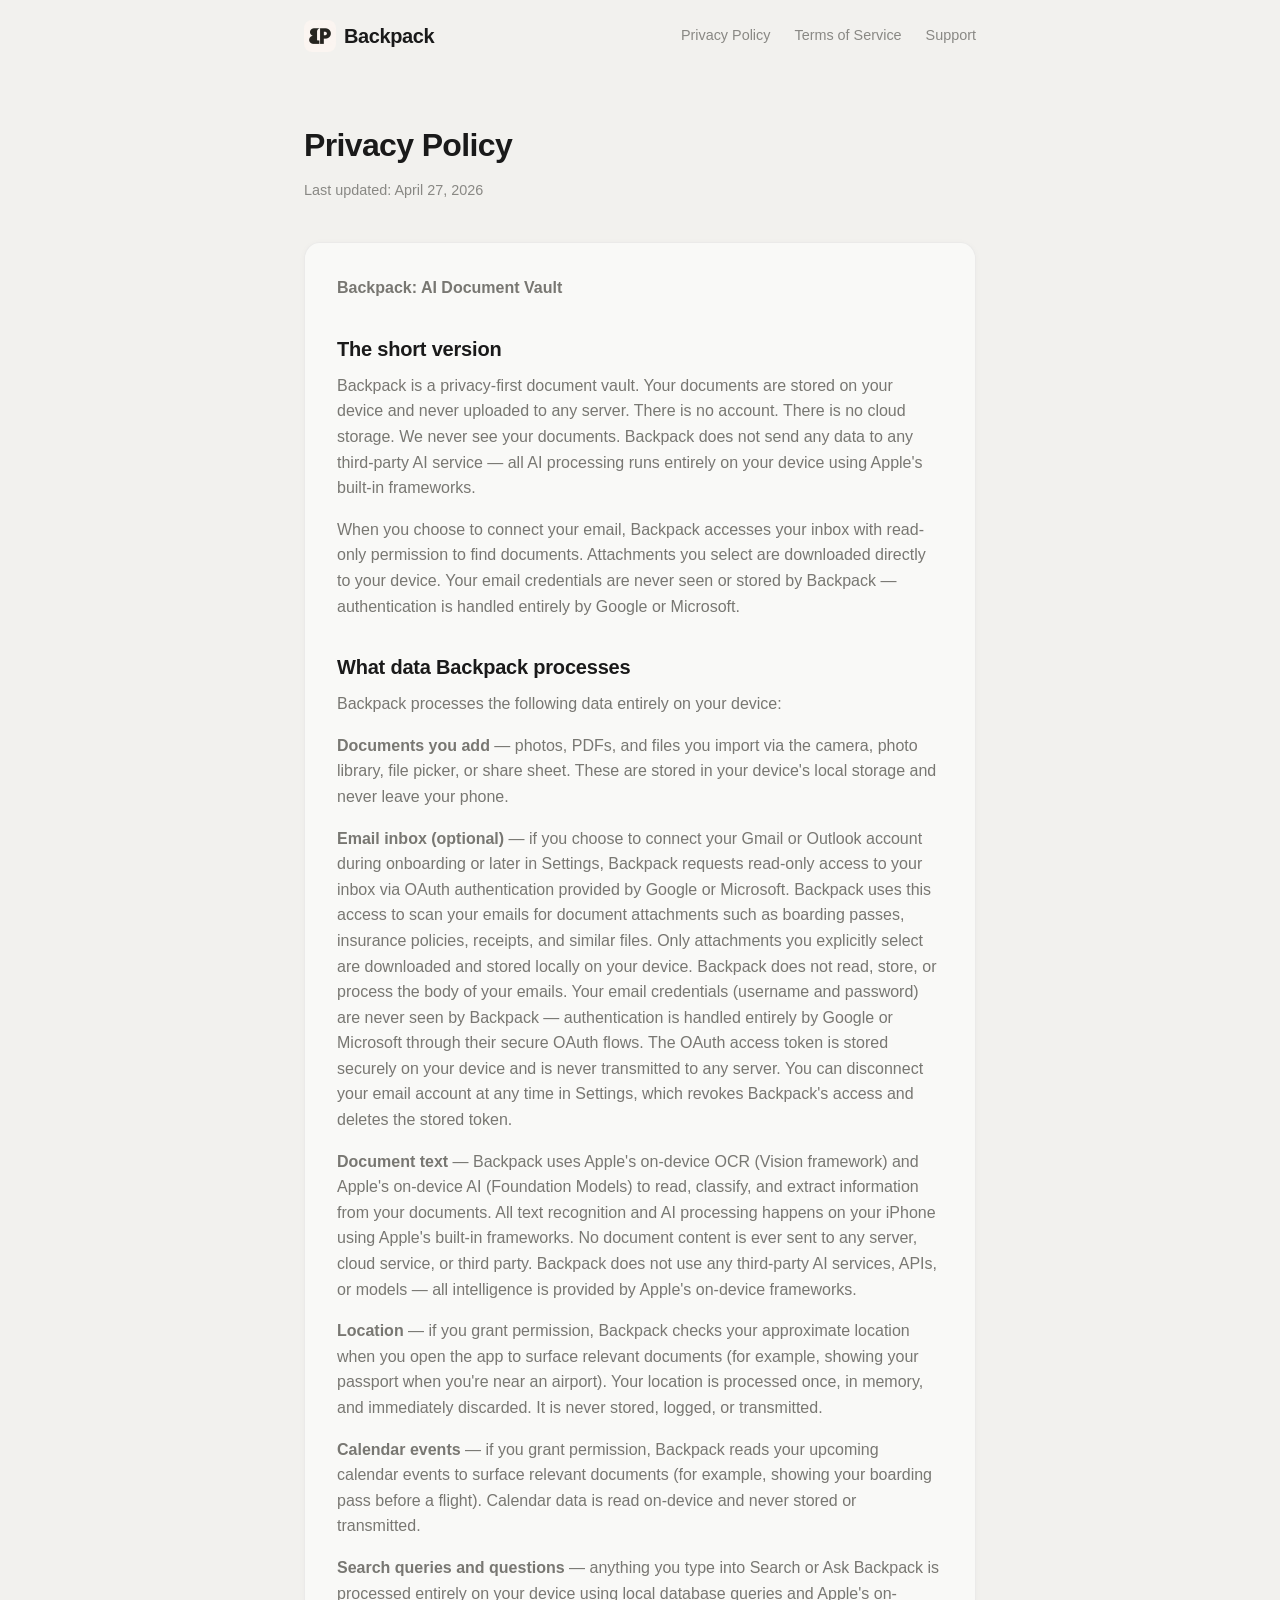
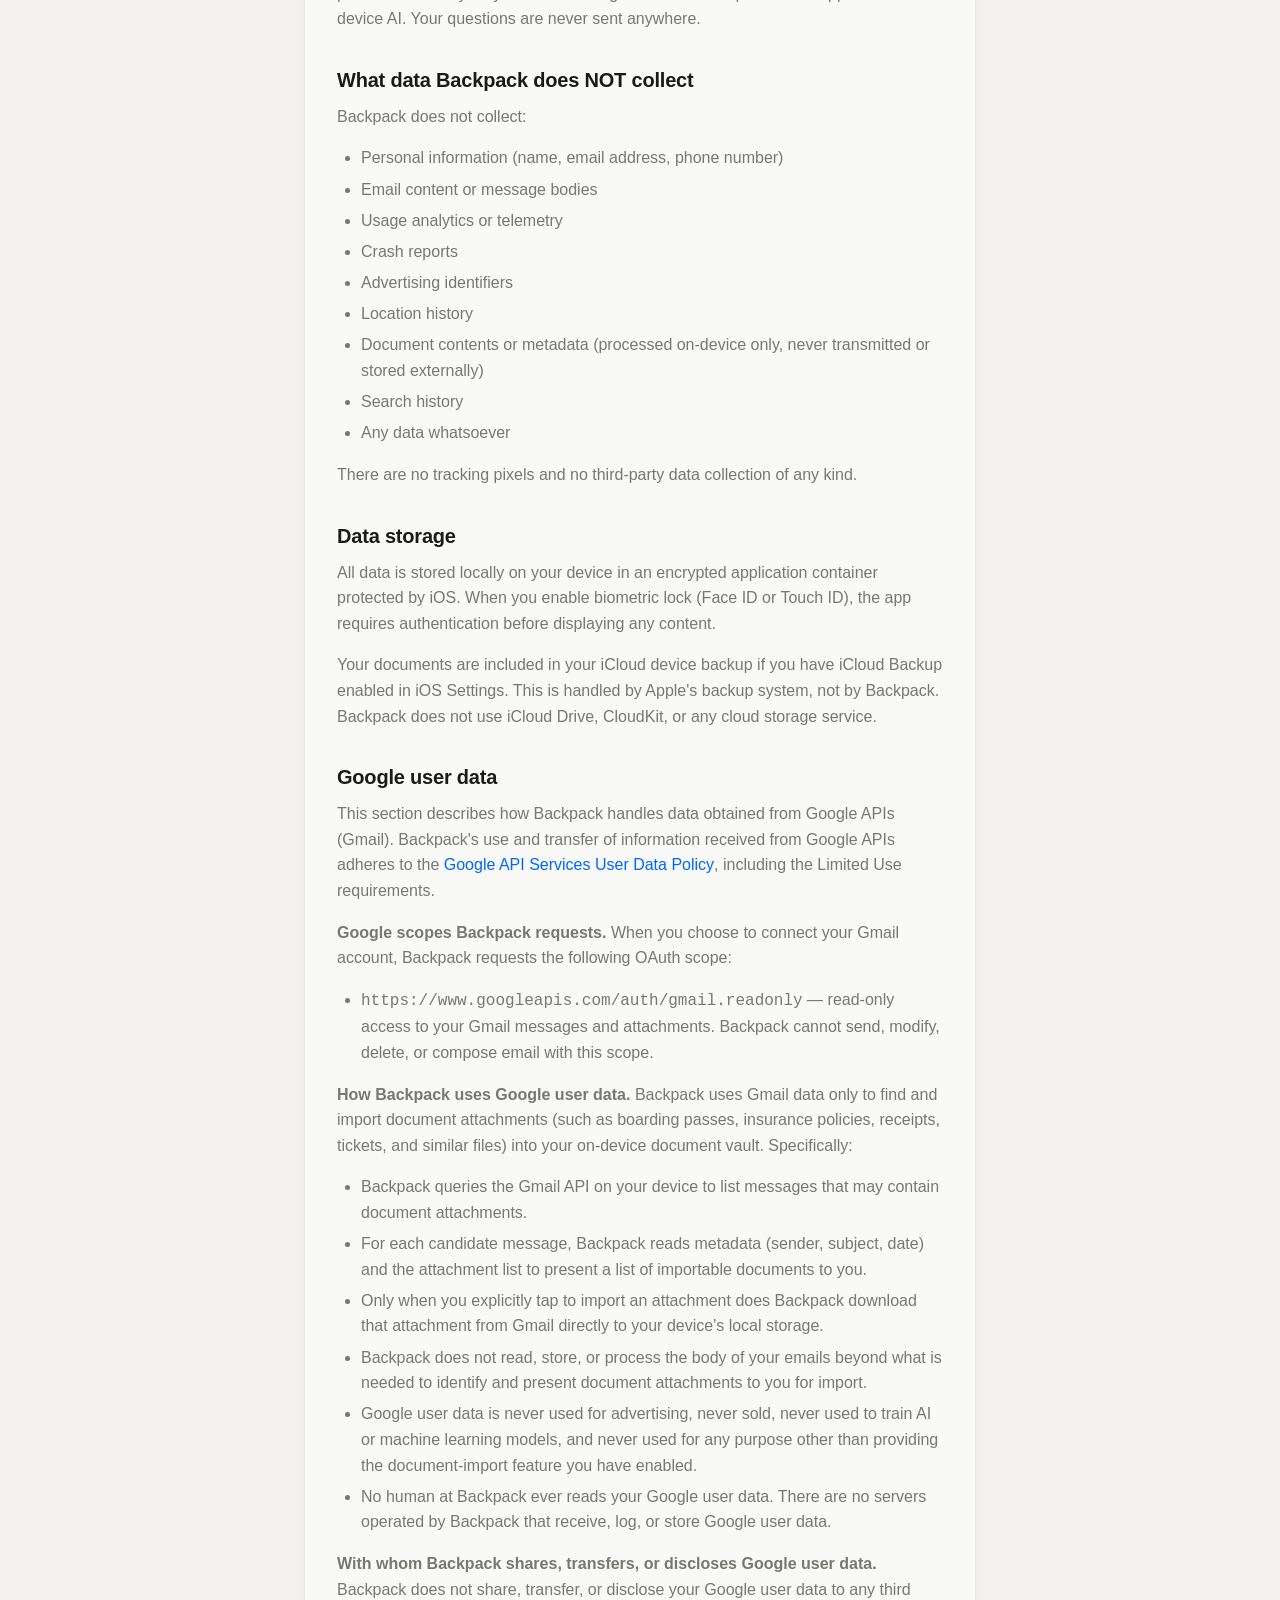
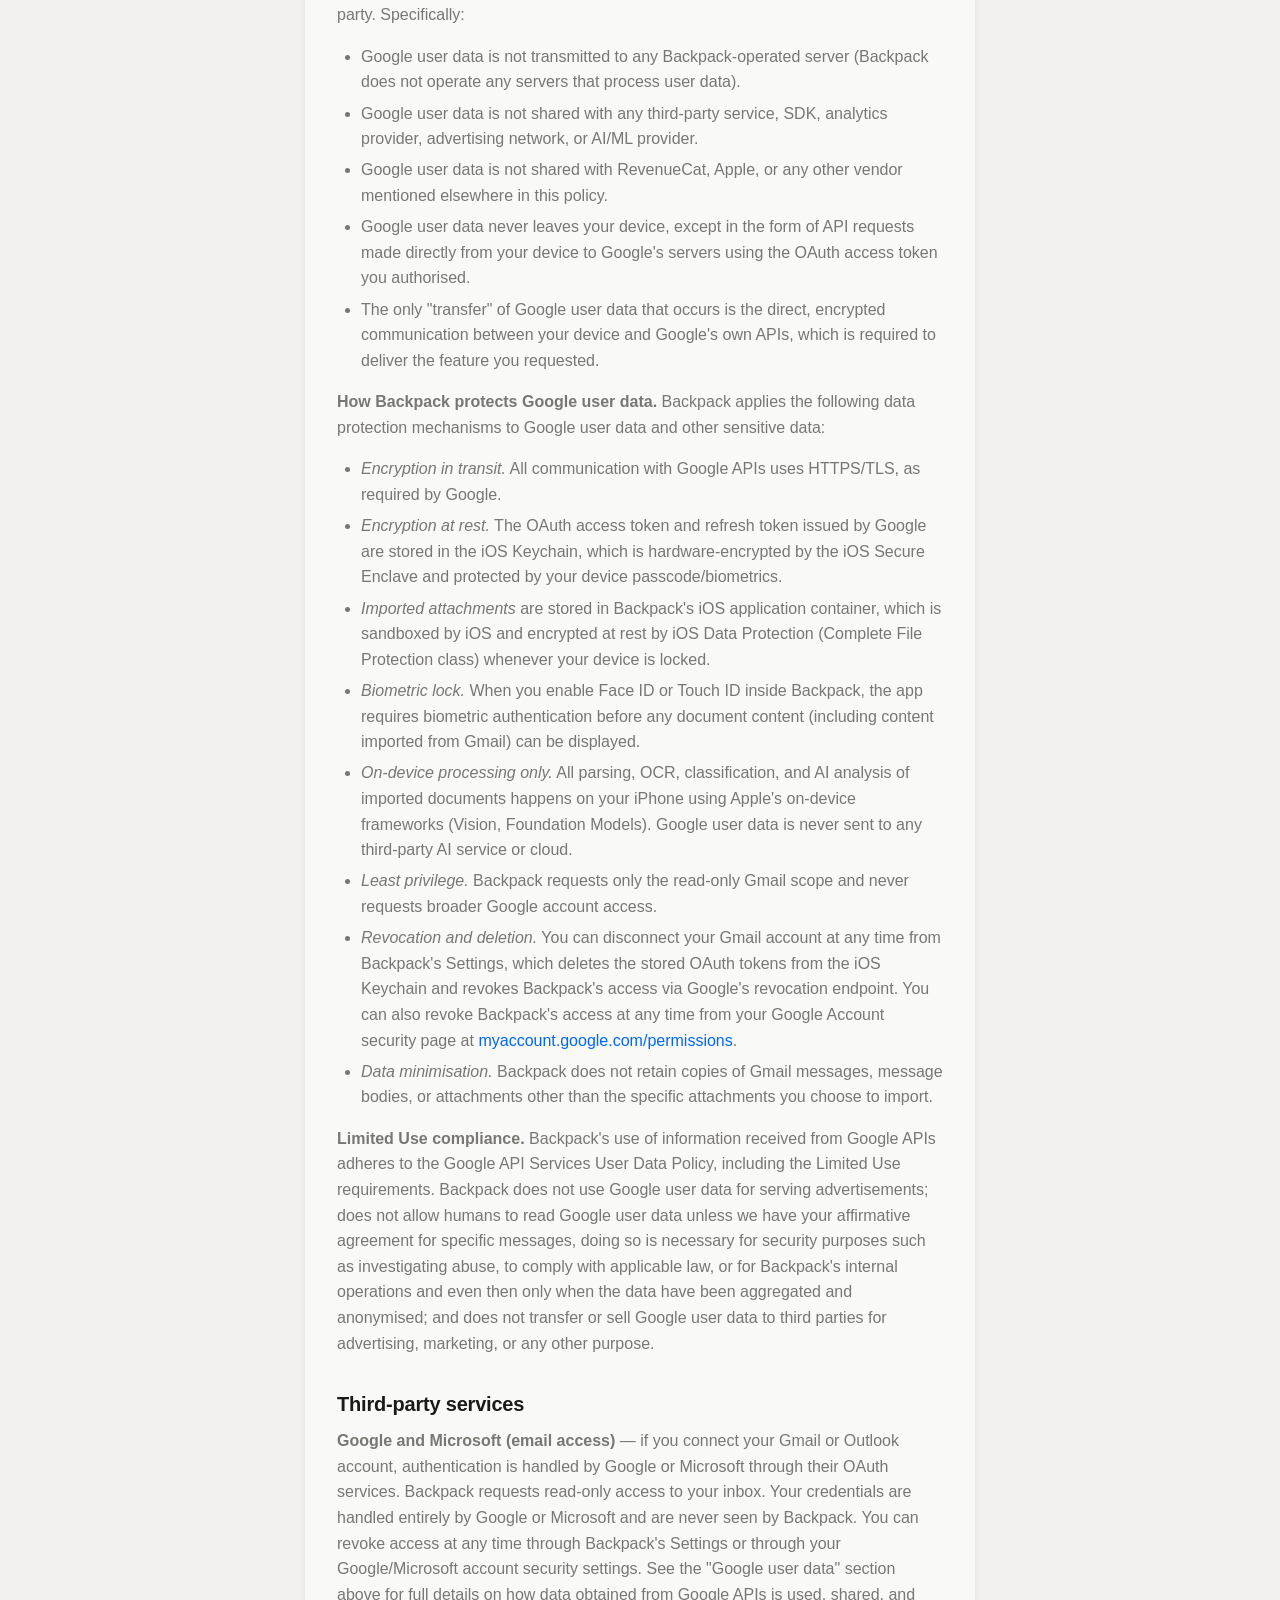
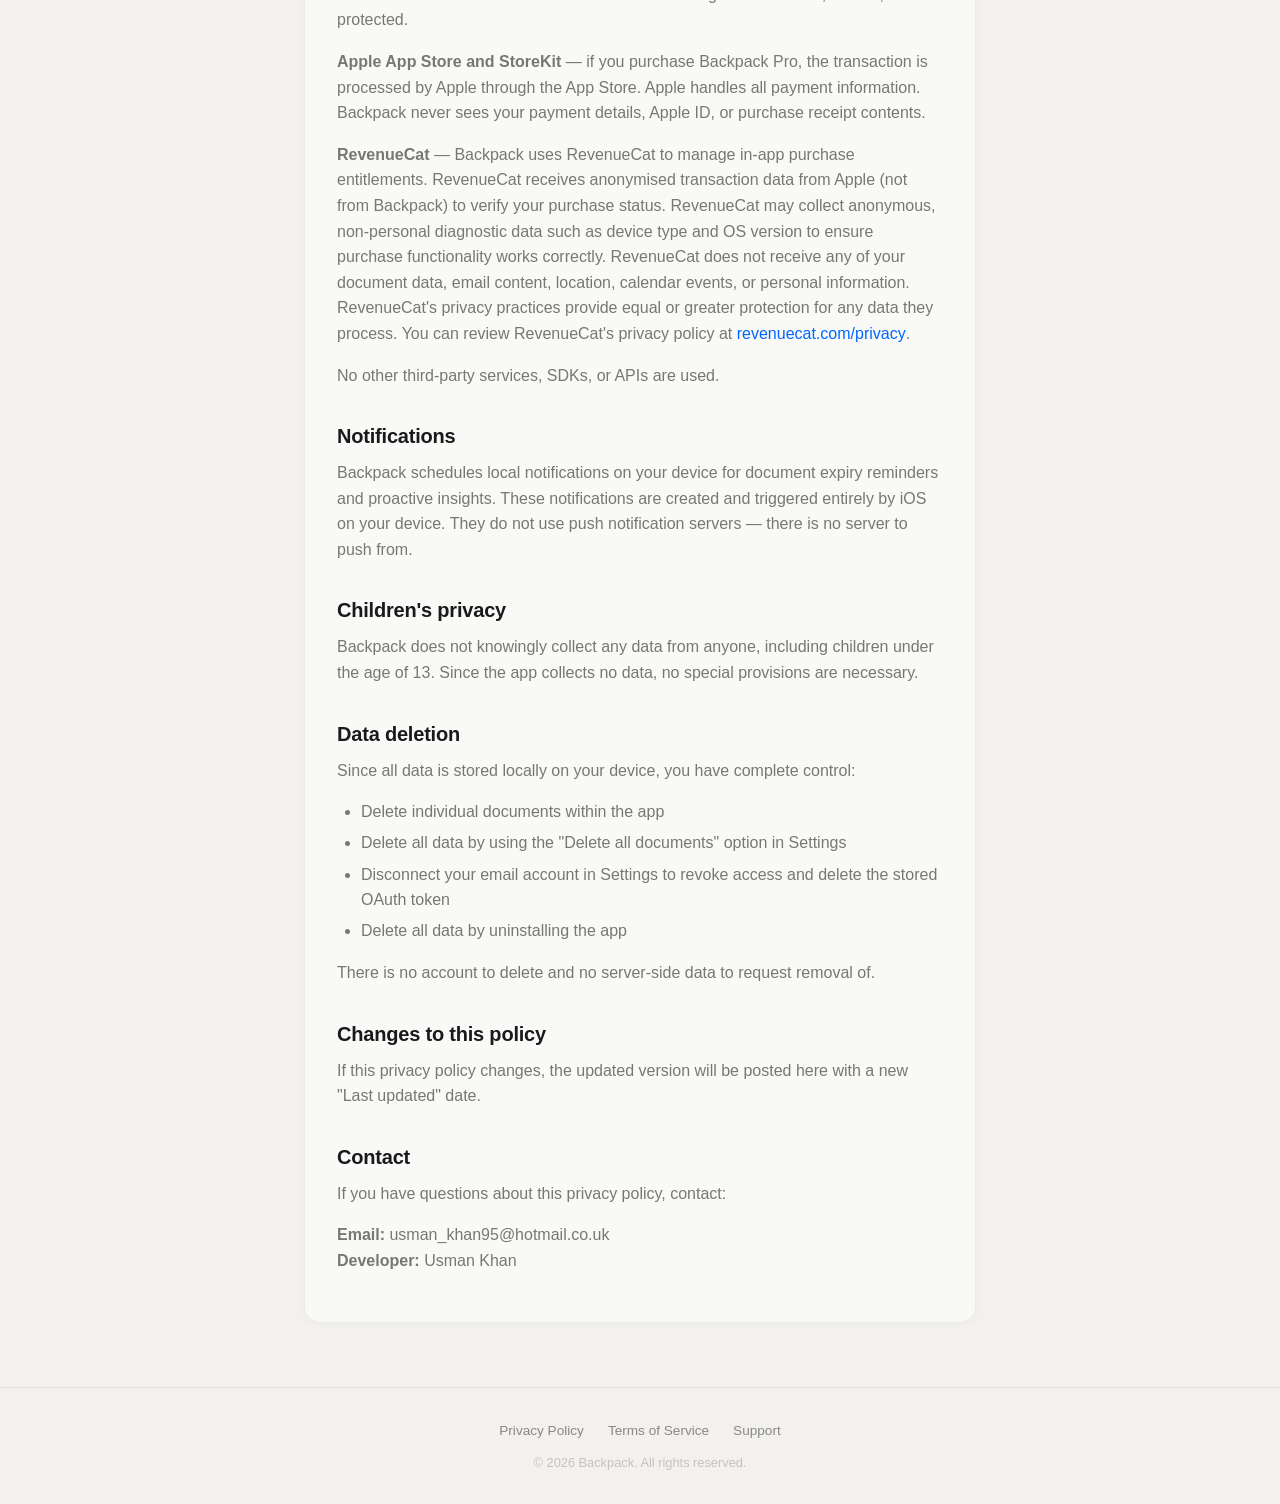
==== commit 6037369a: "feat: gmail oauth privacy policy update" ====
--- a/privacy/index.html
+++ b/privacy/index.html
@@ -25,7 +25,7 @@
   <main>
     <article class="legal">
       <h1>Privacy Policy</h1>
-      <p class="last-updated">Last updated: April 7, 2026</p>
+      <p class="last-updated">Last updated: April 27, 2026</p>
 
       <div class="legal-content">
         <p><strong>Backpack: AI Document Vault</strong></p>
@@ -62,8 +62,49 @@
         <p>All data is stored locally on your device in an encrypted application container protected by iOS. When you enable biometric lock (Face ID or Touch ID), the app requires authentication before displaying any content.</p>
         <p>Your documents are included in your iCloud device backup if you have iCloud Backup enabled in iOS Settings. This is handled by Apple's backup system, not by Backpack. Backpack does not use iCloud Drive, CloudKit, or any cloud storage service.</p>
 
+        <h2>Google user data</h2>
+        <p>This section describes how Backpack handles data obtained from Google APIs (Gmail). Backpack's use and transfer of information received from Google APIs adheres to the <a href="https://developers.google.com/terms/api-services-user-data-policy">Google API Services User Data Policy</a>, including the Limited Use requirements.</p>
+
+        <p><strong>Google scopes Backpack requests.</strong> When you choose to connect your Gmail account, Backpack requests the following OAuth scope:</p>
+        <ul>
+          <li><code>https://www.googleapis.com/auth/gmail.readonly</code> — read-only access to your Gmail messages and attachments. Backpack cannot send, modify, delete, or compose email with this scope.</li>
+        </ul>
+
+        <p><strong>How Backpack uses Google user data.</strong> Backpack uses Gmail data only to find and import document attachments (such as boarding passes, insurance policies, receipts, tickets, and similar files) into your on-device document vault. Specifically:</p>
+        <ul>
+          <li>Backpack queries the Gmail API on your device to list messages that may contain document attachments.</li>
+          <li>For each candidate message, Backpack reads metadata (sender, subject, date) and the attachment list to present a list of importable documents to you.</li>
+          <li>Only when you explicitly tap to import an attachment does Backpack download that attachment from Gmail directly to your device's local storage.</li>
+          <li>Backpack does not read, store, or process the body of your emails beyond what is needed to identify and present document attachments to you for import.</li>
+          <li>Google user data is never used for advertising, never sold, never used to train AI or machine learning models, and never used for any purpose other than providing the document-import feature you have enabled.</li>
+          <li>No human at Backpack ever reads your Google user data. There are no servers operated by Backpack that receive, log, or store Google user data.</li>
+        </ul>
+
+        <p><strong>With whom Backpack shares, transfers, or discloses Google user data.</strong> Backpack does not share, transfer, or disclose your Google user data to any third party. Specifically:</p>
+        <ul>
+          <li>Google user data is not transmitted to any Backpack-operated server (Backpack does not operate any servers that process user data).</li>
+          <li>Google user data is not shared with any third-party service, SDK, analytics provider, advertising network, or AI/ML provider.</li>
+          <li>Google user data is not shared with RevenueCat, Apple, or any other vendor mentioned elsewhere in this policy.</li>
+          <li>Google user data never leaves your device, except in the form of API requests made directly from your device to Google's servers using the OAuth access token you authorised.</li>
+          <li>The only "transfer" of Google user data that occurs is the direct, encrypted communication between your device and Google's own APIs, which is required to deliver the feature you requested.</li>
+        </ul>
+
+        <p><strong>How Backpack protects Google user data.</strong> Backpack applies the following data protection mechanisms to Google user data and other sensitive data:</p>
+        <ul>
+          <li><em>Encryption in transit.</em> All communication with Google APIs uses HTTPS/TLS, as required by Google.</li>
+          <li><em>Encryption at rest.</em> The OAuth access token and refresh token issued by Google are stored in the iOS Keychain, which is hardware-encrypted by the iOS Secure Enclave and protected by your device passcode/biometrics.</li>
+          <li><em>Imported attachments</em> are stored in Backpack's iOS application container, which is sandboxed by iOS and encrypted at rest by iOS Data Protection (Complete File Protection class) whenever your device is locked.</li>
+          <li><em>Biometric lock.</em> When you enable Face ID or Touch ID inside Backpack, the app requires biometric authentication before any document content (including content imported from Gmail) can be displayed.</li>
+          <li><em>On-device processing only.</em> All parsing, OCR, classification, and AI analysis of imported documents happens on your iPhone using Apple's on-device frameworks (Vision, Foundation Models). Google user data is never sent to any third-party AI service or cloud.</li>
+          <li><em>Least privilege.</em> Backpack requests only the read-only Gmail scope and never requests broader Google account access.</li>
+          <li><em>Revocation and deletion.</em> You can disconnect your Gmail account at any time from Backpack's Settings, which deletes the stored OAuth tokens from the iOS Keychain and revokes Backpack's access via Google's revocation endpoint. You can also revoke Backpack's access at any time from your Google Account security page at <a href="https://myaccount.google.com/permissions">myaccount.google.com/permissions</a>.</li>
+          <li><em>Data minimisation.</em> Backpack does not retain copies of Gmail messages, message bodies, or attachments other than the specific attachments you choose to import.</li>
+        </ul>
+
+        <p><strong>Limited Use compliance.</strong> Backpack's use of information received from Google APIs adheres to the Google API Services User Data Policy, including the Limited Use requirements. Backpack does not use Google user data for serving advertisements; does not allow humans to read Google user data unless we have your affirmative agreement for specific messages, doing so is necessary for security purposes such as investigating abuse, to comply with applicable law, or for Backpack's internal operations and even then only when the data have been aggregated and anonymised; and does not transfer or sell Google user data to third parties for advertising, marketing, or any other purpose.</p>
+
         <h2>Third-party services</h2>
-        <p><strong>Google and Microsoft (email access)</strong> — if you connect your Gmail or Outlook account, authentication is handled by Google or Microsoft through their OAuth services. Backpack requests read-only access to your inbox. Your credentials are handled entirely by Google or Microsoft and are never seen by Backpack. You can revoke access at any time through Backpack's Settings or through your Google/Microsoft account security settings.</p>
+        <p><strong>Google and Microsoft (email access)</strong> — if you connect your Gmail or Outlook account, authentication is handled by Google or Microsoft through their OAuth services. Backpack requests read-only access to your inbox. Your credentials are handled entirely by Google or Microsoft and are never seen by Backpack. You can revoke access at any time through Backpack's Settings or through your Google/Microsoft account security settings. See the "Google user data" section above for full details on how data obtained from Google APIs is used, shared, and protected.</p>
         <p><strong>Apple App Store and StoreKit</strong> — if you purchase Backpack Pro, the transaction is processed by Apple through the App Store. Apple handles all payment information. Backpack never sees your payment details, Apple ID, or purchase receipt contents.</p>
         <p><strong>RevenueCat</strong> — Backpack uses RevenueCat to manage in-app purchase entitlements. RevenueCat receives anonymised transaction data from Apple (not from Backpack) to verify your purchase status. RevenueCat may collect anonymous, non-personal diagnostic data such as device type and OS version to ensure purchase functionality works correctly. RevenueCat does not receive any of your document data, email content, location, calendar events, or personal information. RevenueCat's privacy practices provide equal or greater protection for any data they process. You can review RevenueCat's privacy policy at <a href="https://www.revenuecat.com/privacy">revenuecat.com/privacy</a>.</p>
         <p>No other third-party services, SDKs, or APIs are used.</p>
